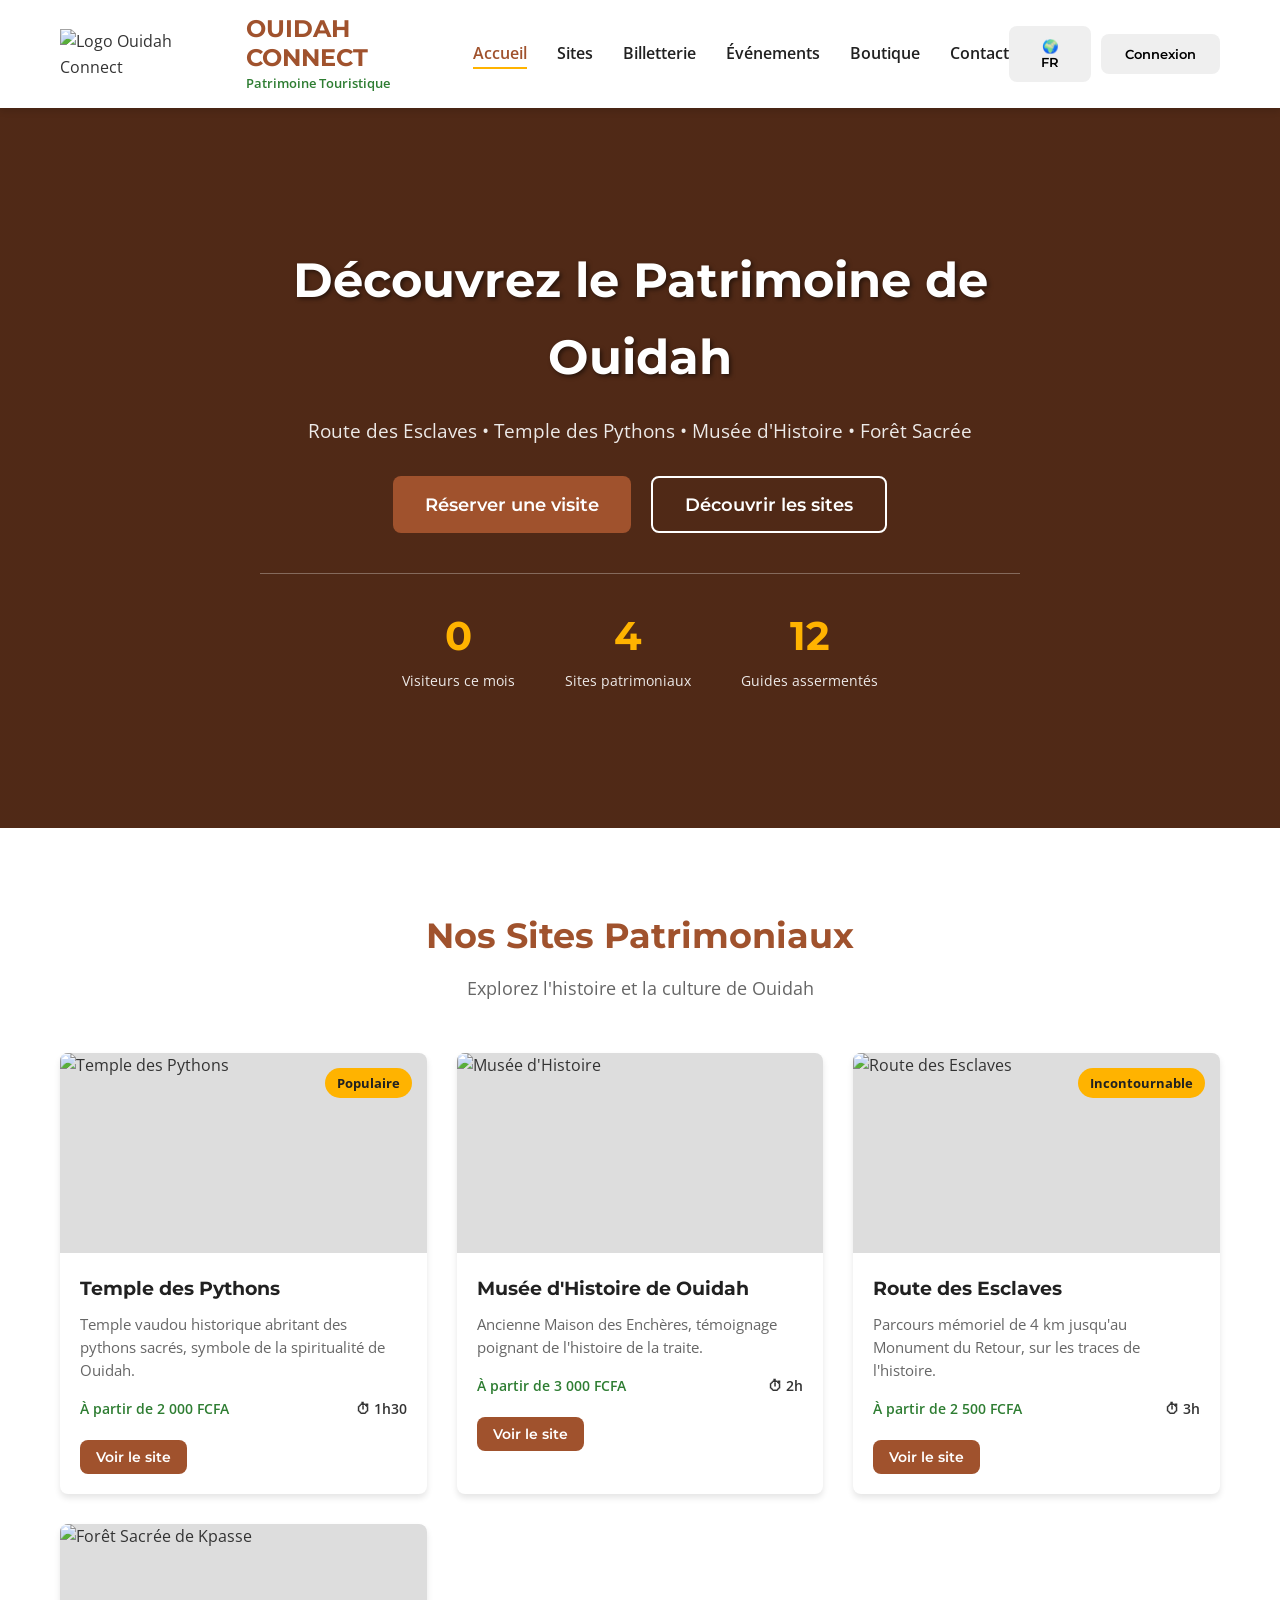
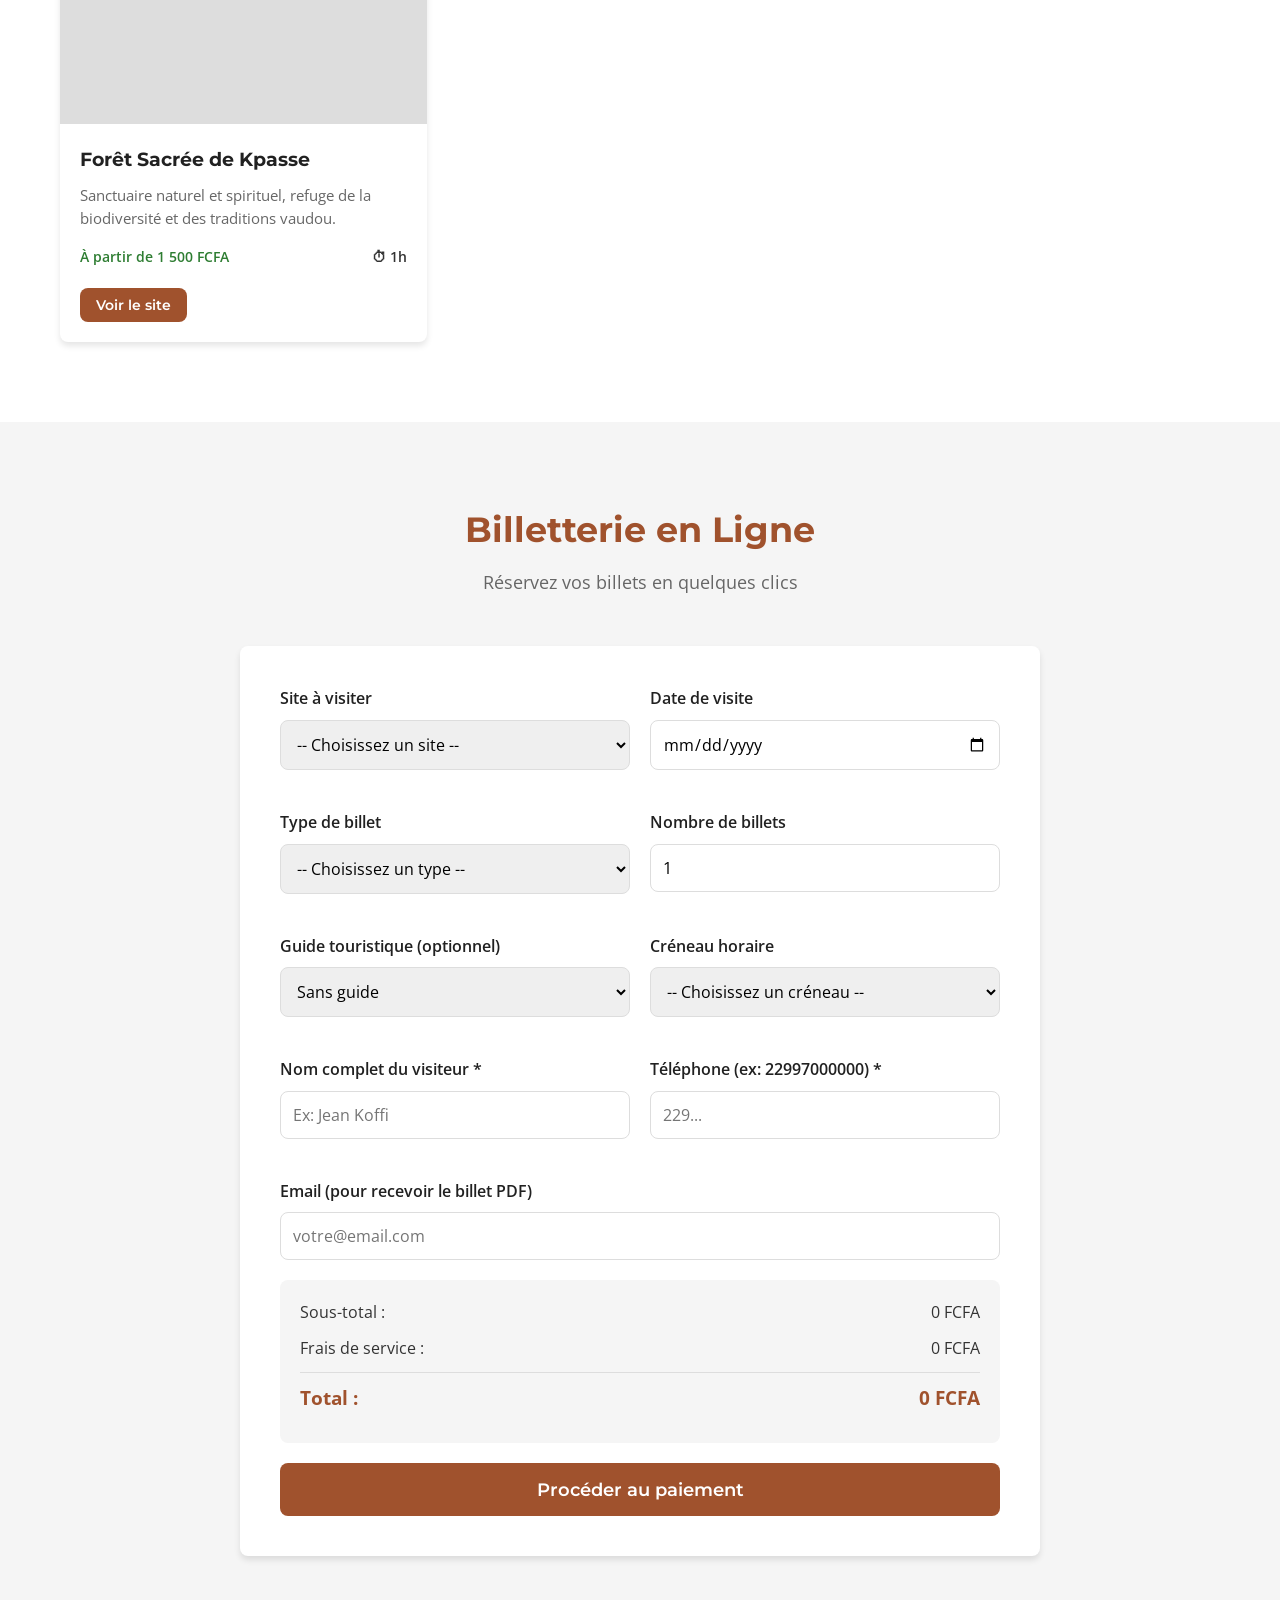
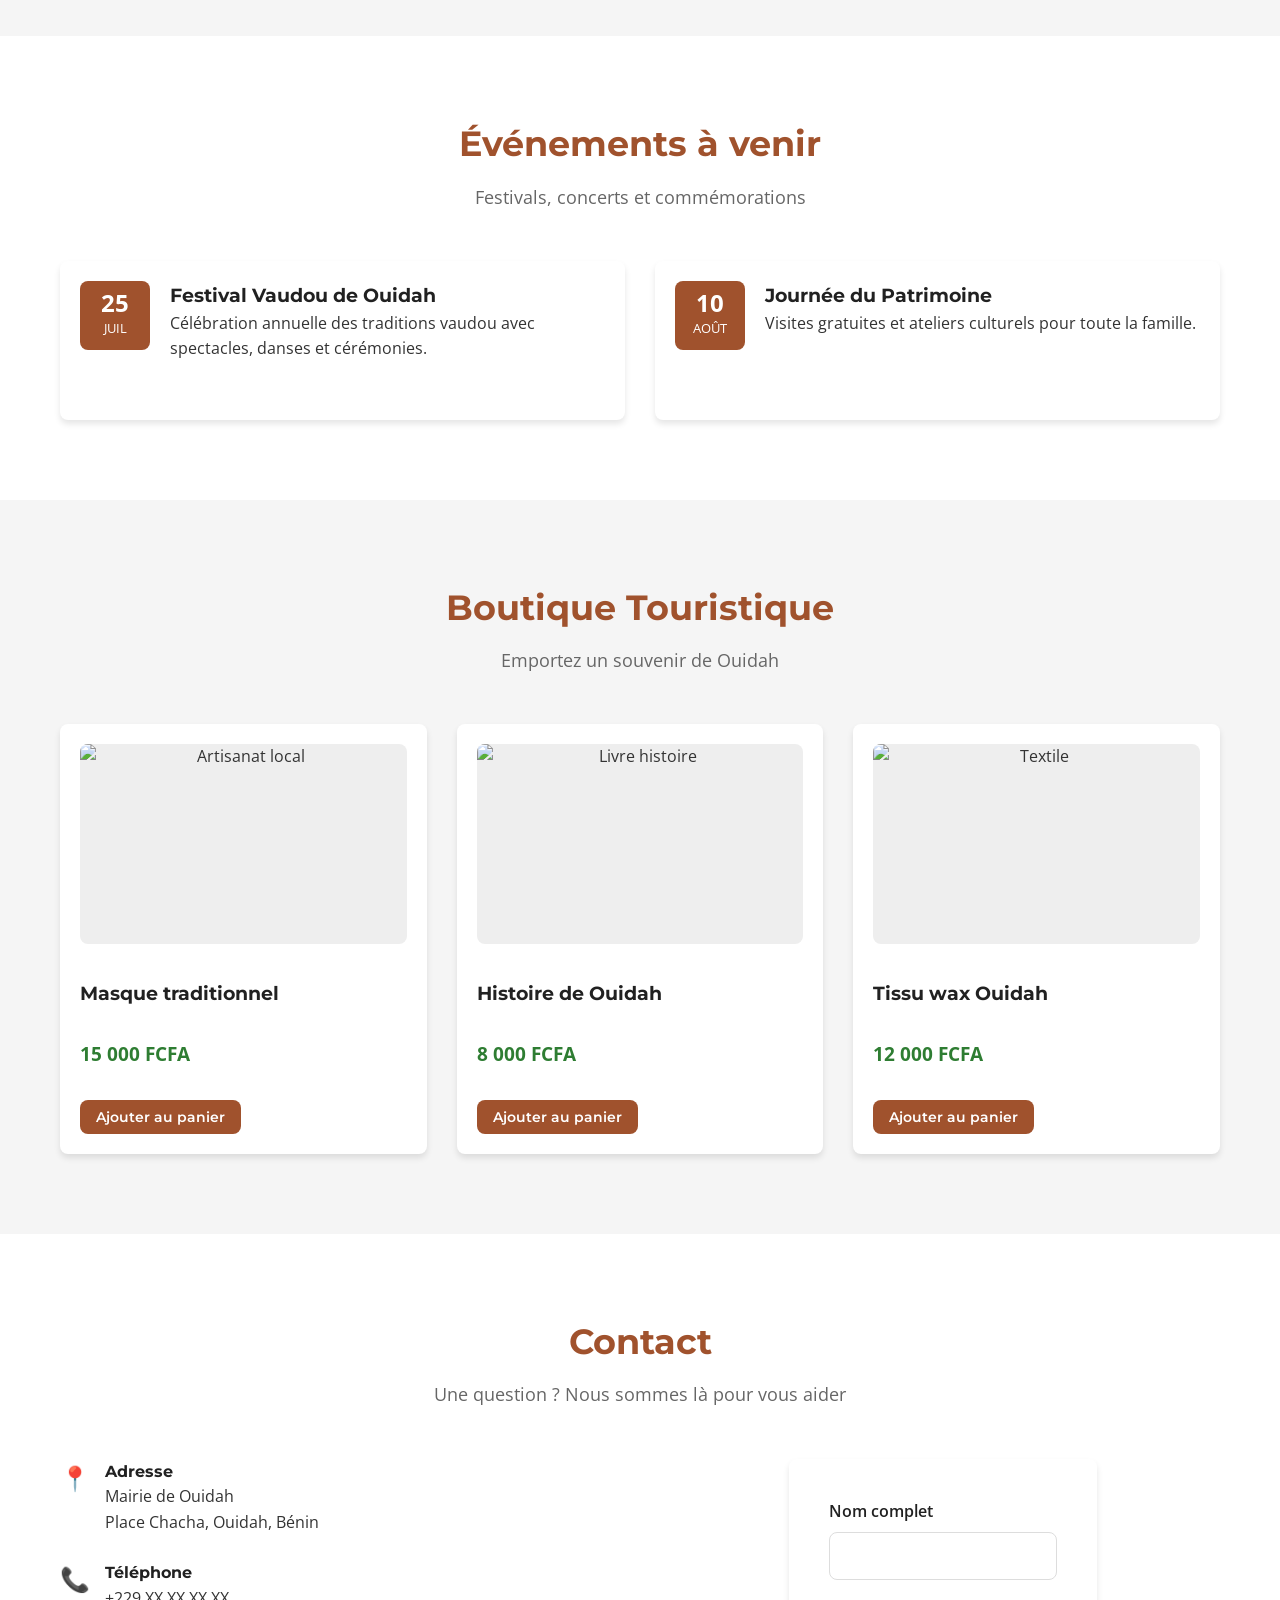
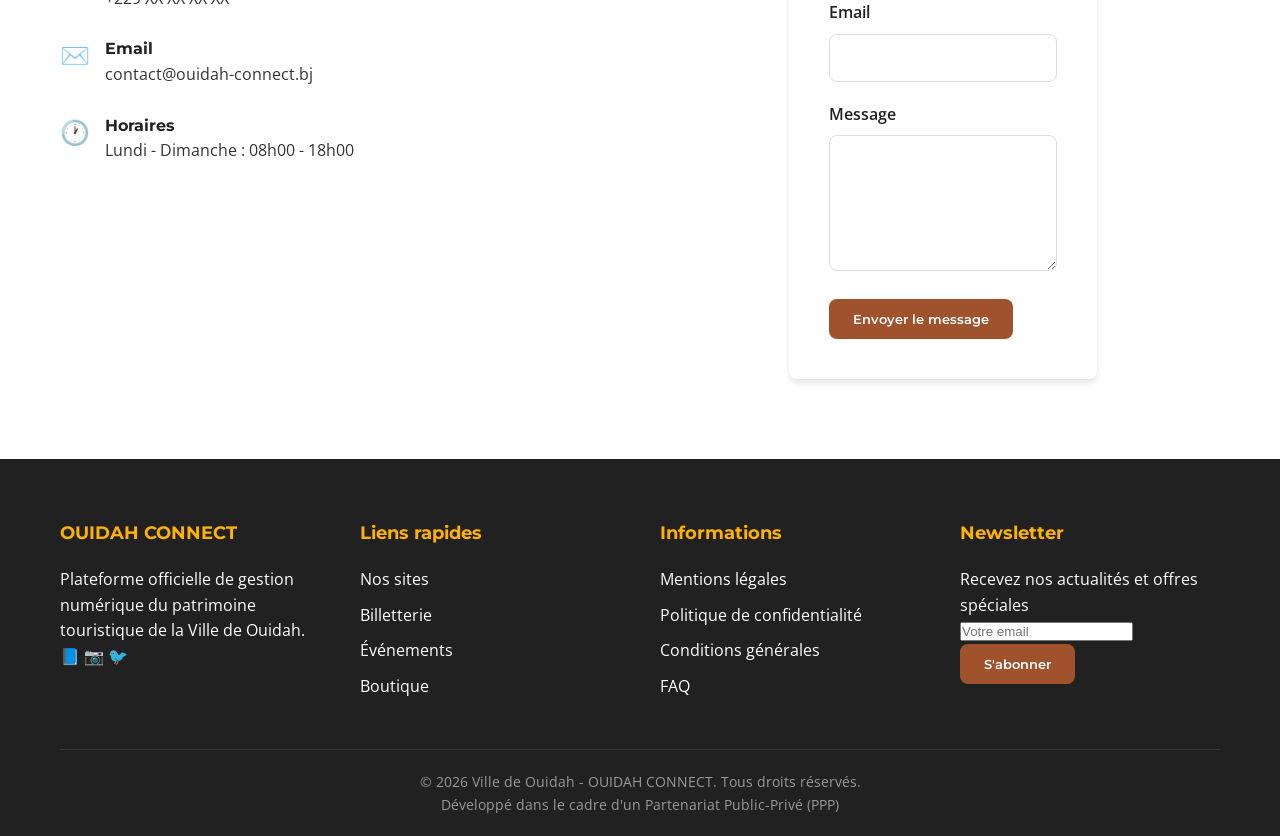
==== index.html @ 2e1b233f "Première version - OUIDAH CONNECT - Billetterie + Contrôle d'accès" ====
<!DOCTYPE html>
<html lang="fr">
<head>
    <meta charset="UTF-8">
    <meta name="viewport" content="width=device-width, initial-scale=1.0">
    <meta name="description" content="OUIDAH CONNECT - Plateforme SaaS de gestion numérique du patrimoine touristique de la Ville de Ouidah">
    <meta name="theme-color" content="#A0522D">
    
    <title>OUIDAH CONNECT - Patrimoine Touristique</title>
    
    <!-- Favicon -->
    <link rel="icon" type="image/png" href="images/favicon.png">
    
    <!-- PWA Manifest -->
    <link rel="manifest" href="manifest.json">
    
    <!-- Styles CSS -->
    <link rel="stylesheet" href="css/styles.css">
    <link rel="stylesheet" href="css/responsive.css">
    
    <!-- Google Fonts -->
    <link rel="preconnect" href="https://fonts.googleapis.com">
    <link rel="preconnect" href="https://fonts.gstatic.com" crossorigin>
    <link href="https://fonts.googleapis.com/css2?family=Montserrat:wght@400;600;700&family=Open+Sans:wght@400;600&display=swap" rel="stylesheet">
</head>
<body>
    
    <!-- ============================================ -->
    <!-- BARRE DE NAVIGATION -->
    <!-- ============================================ -->
    <header class="header">
        <div class="container">
            <div class="header-content">
                <!-- Logo -->
                <div class="logo">
                    <img src="images/logo-ouidah.png" alt="Logo Ouidah Connect" class="logo-img">
                    <div class="logo-text">
                        <h1>OUIDAH CONNECT</h1>
                        <p class="logo-subtitle">Patrimoine Touristique</p>
                    </div>
                </div>
                
                <!-- Navigation principale -->
                <nav class="nav-main" id="navMain">
                    <ul class="nav-list">
                        <li><a href="#accueil" class="nav-link active">Accueil</a></li>
                        <li><a href="#sites" class="nav-link">Sites</a></li>
                        <li><a href="#billetterie" class="nav-link">Billetterie</a></li>
                        <li><a href="#evenements" class="nav-link">Événements</a></li>
                        <li><a href="#boutique" class="nav-link">Boutique</a></li>
                        <li><a href="#contact" class="nav-link">Contact</a></li>
                    </ul>
                </nav>
                
                <!-- Actions utilisateur -->
                <div class="header-actions">
                    <button class="btn btn-langue" id="btnLangue">
                        <span>🌍</span> FR
                    </button>
                    <button class="btn btn-connexion" id="btnConnexion">
                        Connexion
                    </button>
                    <button class="btn-menu-mobile" id="btnMenuMobile" aria-label="Menu">
                        ☰
                    </button>
                </div>
            </div>
        </div>
    </header>
    
    <!-- ============================================ -->
    <!-- HERO SECTION (Bannière principale) -->
    <!-- ============================================ -->
    <section class="hero" id="accueil">
        <div class="hero-overlay"></div>
        <div class="hero-content">
            <h2 class="hero-title">Découvrez le Patrimoine de Ouidah</h2>
            <p class="hero-subtitle">
                Route des Esclaves • Temple des Pythons • Musée d'Histoire • Forêt Sacrée
            </p>
            <div class="hero-actions">
                <button class="btn btn-primary btn-lg" id="btnReserver">
                    Réserver une visite
                </button>
                <button class="btn btn-outline btn-lg" id="btnDecouvrir">
                    Découvrir les sites
                </button>
            </div>
            
            <!-- Statistiques rapides -->
            <div class="hero-stats">
                <div class="stat-item">
                    <span class="stat-number" id="statVisiteurs">0</span>
                    <span class="stat-label">Visiteurs ce mois</span>
                </div>
                <div class="stat-item">
                    <span class="stat-number" id="statSites">4</span>
                    <span class="stat-label">Sites patrimoniaux</span>
                </div>
                <div class="stat-item">
                    <span class="stat-number" id="statGuides">12</span>
                    <span class="stat-label">Guides assermentés</span>
                </div>
            </div>
        </div>
    </section>
    
    <!-- ============================================ -->
    <!-- SECTION SITES PATRIMONIAUX -->
    <!-- ============================================ -->
    <section class="section sites" id="sites">
        <div class="container">
            <div class="section-header">
                <h2 class="section-title">Nos Sites Patrimoniaux</h2>
                <p class="section-subtitle">Explorez l'histoire et la culture de Ouidah</p>
            </div>
            
            <div class="sites-grid" id="sitesGrid">
                <!-- Les sites seront injectés dynamiquement par JavaScript -->
                <!-- Exemple de structure : -->
                <article class="site-card" data-site-id="1">
                    <div class="site-image">
                        <img src="images/sites/temple-pythons.jpg" alt="Temple des Pythons">
                        <span class="site-badge">Populaire</span>
                    </div>
                    <div class="site-content">
                        <h3 class="site-name">Temple des Pythons</h3>
                        <p class="site-description">
                            Temple vaudou historique abritant des pythons sacrés, symbole de la spiritualité de Ouidah.
                        </p>
                        <div class="site-meta">
                            <span class="site-price">À partir de 2 000 FCFA</span>
                            <span class="site-duration">⏱ 1h30</span>
                        </div>
                        <button class="btn btn-primary btn-sm">Voir le site</button>
                    </div>
                </article>
                
                <article class="site-card" data-site-id="2">
                    <div class="site-image">
                        <img src="images/sites/musee-histoire.jpg" alt="Musée d'Histoire">
                    </div>
                    <div class="site-content">
                        <h3 class="site-name">Musée d'Histoire de Ouidah</h3>
                        <p class="site-description">
                            Ancienne Maison des Enchères, témoignage poignant de l'histoire de la traite.
                        </p>
                        <div class="site-meta">
                            <span class="site-price">À partir de 3 000 FCFA</span>
                            <span class="site-duration">⏱ 2h</span>
                        </div>
                        <button class="btn btn-primary btn-sm">Voir le site</button>
                    </div>
                </article>
                
                <article class="site-card" data-site-id="3">
                    <div class="site-image">
                        <img src="images/sites/route-esclaves.jpg" alt="Route des Esclaves">
                        <span class="site-badge">Incontournable</span>
                    </div>
                    <div class="site-content">
                        <h3 class="site-name">Route des Esclaves</h3>
                        <p class="site-description">
                            Parcours mémoriel de 4 km jusqu'au Monument du Retour, sur les traces de l'histoire.
                        </p>
                        <div class="site-meta">
                            <span class="site-price">À partir de 2 500 FCFA</span>
                            <span class="site-duration">⏱ 3h</span>
                        </div>
                        <button class="btn btn-primary btn-sm">Voir le site</button>
                    </div>
                </article>
                
                <article class="site-card" data-site-id="4">
                    <div class="site-image">
                        <img src="images/sites/foret-sacree.jpg" alt="Forêt Sacrée de Kpasse">
                    </div>
                    <div class="site-content">
                        <h3 class="site-name">Forêt Sacrée de Kpasse</h3>
                        <p class="site-description">
                            Sanctuaire naturel et spirituel, refuge de la biodiversité et des traditions vaudou.
                        </p>
                        <div class="site-meta">
                            <span class="site-price">À partir de 1 500 FCFA</span>
                            <span class="site-duration">⏱ 1h</span>
                        </div>
                        <button class="btn btn-primary btn-sm">Voir le site</button>
                    </div>
                </article>
            </div>
        </div>
    </section>
    
    <!-- ============================================ -->
    <!-- SECTION BILLETTERIE -->
    <!-- ============================================ -->
    <section class="section billetterie" id="billetterie">
        <div class="container">
            <div class="section-header">
                <h2 class="section-title">Billetterie en Ligne</h2>
                <p class="section-subtitle">Réservez vos billets en quelques clics</p>
            </div>
            
            <div class="billetterie-form" id="billetterieForm">
                <form id="formBillet">
                    <div class="form-row">
                        <div class="form-group">
                            <label for="siteChoisi">Site à visiter</label>
                            <select id="siteChoisi" name="siteChoisi" required>
                                <option value="">-- Choisissez un site --</option>
                                <option value="1">Temple des Pythons</option>
                                <option value="2">Musée d'Histoire de Ouidah</option>
                                <option value="3">Route des Esclaves</option>
                                <option value="4">Forêt Sacrée de Kpasse</option>
                            </select>
                        </div>
                        
                        <div class="form-group">
                            <label for="dateVisite">Date de visite</label>
                            <input type="date" id="dateVisite" name="dateVisite" required>
                        </div>
                    </div>
                    
                    <div class="form-row">
                        <div class="form-group">
                            <label for="typeBillet">Type de billet</label>
                            <select id="typeBillet" name="typeBillet" required>
                                <option value="">-- Choisissez un type --</option>
                                <option value="adulte_etranger">Adulte Étranger</option>
                                <option value="adulte_national">Adulte National</option>
                                <option value="enfant">Enfant (6-12 ans)</option>
                                <option value="etudiant">Étudiant</option>
                                <option value="groupe">Groupe (10+ personnes)</option>
                                <option value="scolaire">Scolaire</option>
                                <option value="vip">VIP</option>
                            </select>
                        </div>
                        
                        <div class="form-group">
                            <label for="nombreBillets">Nombre de billets</label>
                            <input type="number" id="nombreBillets" name="nombreBillets" min="1" max="50" value="1" required>
                        </div>
                    </div>
                    
                    <div class="form-row">
                        <div class="form-group">
                            <label for="guideOption">Guide touristique (optionnel)</label>
                            <select id="guideOption" name="guideOption">
                                <option value="non">Sans guide</option>
                                <option value="oui">Avec guide (+5 000 FCFA)</option>
                            </select>
                        </div>
                        
                        <div class="form-group">
                            <label for="creneau">Créneau horaire</label>
                            <select id="creneau" name="creneau" required>
                                <option value="">-- Choisissez un créneau --</option>
                                <option value="09:00">09h00 - 10h30</option>
                                <option value="10:30">10h30 - 12h00</option>
                                <option value="14:00">14h00 - 15h30</option>
                                <option value="15:30">15h30 - 17h00</option>
                            </select>
                        </div>
                    </div>

                    <!-- NOUVEAUX CHAMPS VISITEUR -->
                    <div class="form-row">
                        <div class="form-group">
                            <label for="nomVisiteur">Nom complet du visiteur *</label>
                            <input type="text" id="nomVisiteur" name="nomVisiteur" placeholder="Ex: Jean Koffi" required>
                        </div>
                        <div class="form-group">
                            <label for="telVisiteur">Téléphone (ex: 22997000000) *</label>
                            <input type="text" id="telVisiteur" name="telVisiteur" placeholder="229..." required>
                        </div>
                    </div>
                    <div class="form-group">
                        <label for="emailVisiteur">Email (pour recevoir le billet PDF)</label>
                        <input type="email" id="emailVisiteur" name="emailVisiteur" placeholder="votre@email.com">
                    </div>
                    <!-- FIN NOUVEAUX CHAMPS -->
                    
                    <!-- Résumé du prix -->
                    <div class="prix-recap" id="prixRecap">
                        <div class="prix-ligne">
                            <span>Sous-total :</span>
                            <span id="sousTotal">0 FCFA</span>
                        </div>
                        <div class="prix-ligne">
                            <span>Frais de service :</span>
                            <span id="fraisService">0 FCFA</span>
                        </div>
                        <div class="prix-ligne prix-total">
                            <span>Total :</span>
                            <span id="prixTotal">0 FCFA</span>
                        </div>
                    </div>
                    
                    <button type="submit" class="btn btn-primary btn-lg btn-block">
                        Procéder au paiement
                    </button>
                </form>
            </div>
        </div>
    </section>
    
    <!-- ============================================ -->
    <!-- SECTION ÉVÉNEMENTS -->
    <!-- ============================================ -->
    <section class="section evenements" id="evenements">
        <div class="container">
            <div class="section-header">
                <h2 class="section-title">Événements à venir</h2>
                <p class="section-subtitle">Festivals, concerts et commémorations</p>
            </div>
            
            <div class="evenements-grid" id="evenementsGrid">
                <article class="event-card">
                    <div class="event-date">
                        <span class="event-day">25</span>
                        <span class="event-month">JUIL</span>
                    </div>
                    <div class="event-content">
                        <h3>Festival Vaudou de Ouidah</h3>
                        <p>Célébration annuelle des traditions vaudou avec spectacles, danses et cérémonies.</p>
                        <button class="btn btn-sm btn-outline">En savoir plus</button>
                    </div>
                </article>
                
                <article class="event-card">
                    <div class="event-date">
                        <span class="event-day">10</span>
                        <span class="event-month">AOÛT</span>
                    </div>
                    <div class="event-content">
                        <h3>Journée du Patrimoine</h3>
                        <p>Visites gratuites et ateliers culturels pour toute la famille.</p>
                        <button class="btn btn-sm btn-outline">En savoir plus</button>
                    </div>
                </article>
            </div>
        </div>
    </section>
    
    <!-- ============================================ -->
    <!-- SECTION BOUTIQUE -->
    <!-- ============================================ -->
    <section class="section boutique" id="boutique">
        <div class="container">
            <div class="section-header">
                <h2 class="section-title">Boutique Touristique</h2>
                <p class="section-subtitle">Emportez un souvenir de Ouidah</p>
            </div>
            
            <div class="boutique-grid" id="boutiqueGrid">
                <article class="product-card">
                    <img src="images/boutique/artisanat-1.jpg" alt="Artisanat local" class="product-image">
                    <h3 class="product-name">Masque traditionnel</h3>
                    <p class="product-price">15 000 FCFA</p>
                    <button class="btn btn-primary btn-sm">Ajouter au panier</button>
                </article>
                
                <article class="product-card">
                    <img src="images/boutique/livre-1.jpg" alt="Livre histoire" class="product-image">
                    <h3 class="product-name">Histoire de Ouidah</h3>
                    <p class="product-price">8 000 FCFA</p>
                    <button class="btn btn-primary btn-sm">Ajouter au panier</button>
                </article>
                
                <article class="product-card">
                    <img src="images/boutique/textile-1.jpg" alt="Textile" class="product-image">
                    <h3 class="product-name">Tissu wax Ouidah</h3>
                    <p class="product-price">12 000 FCFA</p>
                    <button class="btn btn-primary btn-sm">Ajouter au panier</button>
                </article>
            </div>
        </div>
    </section>
    
    <!-- ============================================ -->
    <!-- SECTION CONTACT -->
    <!-- ============================================ -->
    <section class="section contact" id="contact">
        <div class="container">
            <div class="section-header">
                <h2 class="section-title">Contact</h2>
                <p class="section-subtitle">Une question ? Nous sommes là pour vous aider</p>
            </div>
            
            <div class="contact-grid">
                <div class="contact-info">
                    <div class="contact-item">
                        <span class="contact-icon">📍</span>
                        <div>
                            <h4>Adresse</h4>
                            <p>Mairie de Ouidah<br>Place Chacha, Ouidah, Bénin</p>
                        </div>
                    </div>
                    
                    <div class="contact-item">
                        <span class="contact-icon">📞</span>
                        <div>
                            <h4>Téléphone</h4>
                            <p>+229 XX XX XX XX</p>
                        </div>
                    </div>
                    
                    <div class="contact-item">
                        <span class="contact-icon">✉️</span>
                        <div>
                            <h4>Email</h4>
                            <p>contact@ouidah-connect.bj</p>
                        </div>
                    </div>
                    
                    <div class="contact-item">
                        <span class="contact-icon">🕐</span>
                        <div>
                            <h4>Horaires</h4>
                            <p>Lundi - Dimanche : 08h00 - 18h00</p>
                        </div>
                    </div>
                </div>
                
                <form class="contact-form" id="contactForm">
                    <div class="form-group">
                        <label for="contactNom">Nom complet</label>
                        <input type="text" id="contactNom" name="contactNom" required>
                    </div>
                    
                    <div class="form-group">
                        <label for="contactEmail">Email</label>
                        <input type="email" id="contactEmail" name="contactEmail" required>
                    </div>
                    
                    <div class="form-group">
                        <label for="contactMessage">Message</label>
                        <textarea id="contactMessage" name="contactMessage" rows="5" required></textarea>
                    </div>
                    
                    <button type="submit" class="btn btn-primary">Envoyer le message</button>
                </form>
            </div>
        </div>
    </section>
    
    <!-- ============================================ -->
    <!-- FOOTER -->
    <!-- ============================================ -->
    <footer class="footer">
        <div class="container">
            <div class="footer-grid">
                <div class="footer-col">
                    <h4>OUIDAH CONNECT</h4>
                    <p>Plateforme officielle de gestion numérique du patrimoine touristique de la Ville de Ouidah.</p>
                    <div class="footer-social">
                        <a href="#" aria-label="Facebook">📘</a>
                        <a href="#" aria-label="Instagram">📷</a>
                        <a href="#" aria-label="Twitter">🐦</a>
                    </div>
                </div>
                
                <div class="footer-col">
                    <h4>Liens rapides</h4>
                    <ul>
                        <li><a href="#sites">Nos sites</a></li>
                        <li><a href="#billetterie">Billetterie</a></li>
                        <li><a href="#evenements">Événements</a></li>
                        <li><a href="#boutique">Boutique</a></li>
                    </ul>
                </div>
                
                <div class="footer-col">
                    <h4>Informations</h4>
                    <ul>
                        <li><a href="#">Mentions légales</a></li>
                        <li><a href="#">Politique de confidentialité</a></li>
                        <li><a href="#">Conditions générales</a></li>
                        <li><a href="#">FAQ</a></li>
                    </ul>
                </div>
                
                <div class="footer-col">
                    <h4>Newsletter</h4>
                    <p>Recevez nos actualités et offres spéciales</p>
                    <form class="newsletter-form" id="newsletterForm">
                        <input type="email" placeholder="Votre email" required>
                        <button type="submit" class="btn btn-primary">S'abonner</button>
                    </form>
                </div>
            </div>
            
            <div class="footer-bottom">
                <p>&copy; 2026 Ville de Ouidah - OUIDAH CONNECT. Tous droits réservés.</p>
                <p>Développé dans le cadre d'un Partenariat Public-Privé (PPP)</p>
            </div>
        </div>
    </footer>
    
    <!-- ============================================ -->
    <!-- MODAL DE CONNEXION -->
    <!-- ============================================ -->
    <div class="modal" id="modalConnexion">
        <div class="modal-content">
            <button class="modal-close" id="modalClose">&times;</button>
            <h3>Connexion à OUIDAH CONNECT</h3>
            <form id="formConnexion">
                <div class="form-group">
                    <label for="loginEmail">Email</label>
                    <input type="email" id="loginEmail" required>
                </div>
                <div class="form-group">
                    <label for="loginPassword">Mot de passe</label>
                    <input type="password" id="loginPassword" required>
                </div>
                <button type="submit" class="btn btn-primary btn-block">Se connecter</button>
                <p class="form-footer">
                    <a href="#">Mot de passe oublié ?</a>
                </p>
            </form>
        </div>
    </div>
    
    <!-- ============================================ -->
    <!-- SCRIPTS JAVASCRIPT -->
    <!-- ============================================ -->
    <script src="js/app.js"></script>
    <script src="js/modules/billetterie.js"></script>
    <script src="js/modules/sites.js"></script>
    <script src="js/modules/paiement.js"></script>
    
</body>
</html>
---- css/styles.css ----
/* ============================================
   OUIDAH CONNECT - Feuille de style principale
   Charte graphique : Terre de Sienne, Vert Profond, Or
   ============================================ */

/* --- VARIABLES CSS --- */
:root {
  --couleur-terre: #A0522D;
  --couleur-vert: #2E7D32;
  --couleur-or: #FFB300;
  --couleur-gris-clair: #F5F5F5;
  --couleur-noir: #212121;
  --couleur-blanc: #FFFFFF;
  --couleur-texte: #333333;
  --ombre-legere: 0 4px 6px rgba(0, 0, 0, 0.1);
  --ombre-moyenne: 0 8px 15px rgba(0, 0, 0, 0.15);
  --rayon-bordure: 8px;
  --transition: all 0.3s ease;
}

/* --- RESET & BASE --- */
* {
  margin: 0;
  padding: 0;
  box-sizing: border-box;
}

body {
  font-family: 'Open Sans', sans-serif;
  color: var(--couleur-texte);
  background-color: var(--couleur-blanc);
  line-height: 1.6;
}

h1, h2, h3, h4, h5, h6 {
  font-family: 'Montserrat', sans-serif;
  font-weight: 700;
  color: var(--couleur-noir);
}

a {
  text-decoration: none;
  color: inherit;
  transition: var(--transition);
}

ul {
  list-style: none;
}

img {
  max-width: 100%;
  height: auto;
  display: block;
}

.container {
  max-width: 1200px;
  margin: 0 auto;
  padding: 0 20px;
}

/* --- BOUTONS --- */
.btn {
  display: inline-block;
  padding: 12px 24px;
  border: none;
  border-radius: var(--rayon-bordure);
  font-family: 'Montserrat', sans-serif;
  font-weight: 600;
  cursor: pointer;
  transition: var(--transition);
  text-align: center;
}

.btn-primary {
  background-color: var(--couleur-terre);
  color: var(--couleur-blanc);
}

.btn-primary:hover {
  background-color: #8B4513;
  transform: translateY(-2px);
}

.btn-outline {
  background-color: transparent;
  border: 2px solid var(--couleur-blanc);
  color: var(--couleur-blanc);
}

.btn-outline:hover {
  background-color: var(--couleur-blanc);
  color: var(--couleur-terre);
}

.btn-sm {
  padding: 8px 16px;
  font-size: 0.9rem;
}

.btn-lg {
  padding: 16px 32px;
  font-size: 1.1rem;
}

.btn-block {
  display: block;
  width: 100%;
}

/* --- HEADER & NAVIGATION --- */
.header {
  background-color: var(--couleur-blanc);
  box-shadow: var(--ombre-legere);
  position: sticky;
  top: 0;
  z-index: 1000;
}

.header-content {
  display: flex;
  justify-content: space-between;
  align-items: center;
  padding: 15px 0;
}

.logo {
  display: flex;
  align-items: center;
  gap: 12px;
}

.logo-img {
  height: 50px;
}

.logo-text h1 {
  font-size: 1.5rem;
  color: var(--couleur-terre);
  line-height: 1.2;
}

.logo-subtitle {
  font-size: 0.8rem;
  color: var(--couleur-vert);
  font-weight: 600;
}

.nav-list {
  display: flex;
  gap: 30px;
}

.nav-link {
  font-weight: 600;
  color: var(--couleur-noir);
  position: relative;
}

.nav-link:hover, .nav-link.active {
  color: var(--couleur-terre);
}

.nav-link::after {
  content: '';
  position: absolute;
  bottom: -5px;
  left: 0;
  width: 0;
  height: 2px;
  background-color: var(--couleur-or);
  transition: var(--transition);
}

.nav-link:hover::after, .nav-link.active::after {
  width: 100%;
}

.header-actions {
  display: flex;
  gap: 10px;
  align-items: center;
}

.btn-menu-mobile {
  display: none;
  background: none;
  border: none;
  font-size: 1.5rem;
  cursor: pointer;
}

/* --- HERO SECTION --- */
.hero {
  position: relative;
  height: 80vh;
  min-height: 500px;
  background: linear-gradient(rgba(0, 0, 0, 0.5), rgba(0, 0, 0, 0.5)), 
              url('../images/hero-ouidah.jpg') center/cover no-repeat;
  background-color: var(--couleur-terre); /* Fallback */
  display: flex;
  align-items: center;
  justify-content: center;
  text-align: center;
  color: var(--couleur-blanc);
}

.hero-content {
  max-width: 800px;
  padding: 20px;
  z-index: 2;
}

.hero-title {
  font-size: 3rem;
  margin-bottom: 20px;
  color: var(--couleur-blanc);
  text-shadow: 2px 2px 4px rgba(0,0,0,0.5);
}

.hero-subtitle {
  font-size: 1.2rem;
  margin-bottom: 30px;
  opacity: 0.9;
}

.hero-actions {
  display: flex;
  gap: 20px;
  justify-content: center;
  margin-bottom: 40px;
}

.hero-stats {
  display: flex;
  justify-content: center;
  gap: 50px;
  margin-top: 40px;
  padding-top: 30px;
  border-top: 1px solid rgba(255, 255, 255, 0.3);
}

.stat-item {
  text-align: center;
}

.stat-number {
  display: block;
  font-size: 2.5rem;
  font-weight: 700;
  color: var(--couleur-or);
  font-family: 'Montserrat', sans-serif;
}

.stat-label {
  font-size: 0.9rem;
  opacity: 0.9;
}

/* --- SECTIONS GÉNÉRALES --- */
.section {
  padding: 80px 0;
}

.section:nth-child(even) {
  background-color: var(--couleur-gris-clair);
}

.section-header {
  text-align: center;
  margin-bottom: 50px;
}

.section-title {
  font-size: 2.2rem;
  color: var(--couleur-terre);
  margin-bottom: 10px;
}

.section-subtitle {
  font-size: 1.1rem;
  color: #666;
}

/* --- GRILLE DES SITES --- */
.sites-grid {
  display: grid;
  grid-template-columns: repeat(auto-fit, minmax(280px, 1fr));
  gap: 30px;
}

.site-card {
  background: var(--couleur-blanc);
  border-radius: var(--rayon-bordure);
  overflow: hidden;
  box-shadow: var(--ombre-legere);
  transition: var(--transition);
}

.site-card:hover {
  transform: translateY(-5px);
  box-shadow: var(--ombre-moyenne);
}

.site-image {
  position: relative;
  height: 200px;
  background-color: #ddd; /* Fallback si image manquante */
}

.site-image img {
  width: 100%;
  height: 100%;
  object-fit: cover;
}

.site-badge {
  position: absolute;
  top: 15px;
  right: 15px;
  background-color: var(--couleur-or);
  color: var(--couleur-noir);
  padding: 5px 12px;
  border-radius: 20px;
  font-size: 0.8rem;
  font-weight: 700;
}

.site-content {
  padding: 20px;
}

.site-name {
  font-size: 1.2rem;
  margin-bottom: 10px;
  color: var(--couleur-noir);
}

.site-description {
  font-size: 0.95rem;
  color: #666;
  margin-bottom: 15px;
  line-height: 1.5;
}

.site-meta {
  display: flex;
  justify-content: space-between;
  align-items: center;
  margin-bottom: 20px;
  font-size: 0.9rem;
  font-weight: 600;
}

.site-price {
  color: var(--couleur-vert);
}

/* --- FORMULAIRES (Billetterie & Contact) --- */
.billetterie-form, .contact-form {
  max-width: 800px;
  margin: 0 auto;
  background: var(--couleur-blanc);
  padding: 40px;
  border-radius: var(--rayon-bordure);
  box-shadow: var(--ombre-legere);
}

.form-row {
  display: grid;
  grid-template-columns: 1fr 1fr;
  gap: 20px;
  margin-bottom: 20px;
}

.form-group {
  margin-bottom: 20px;
}

.form-group label {
  display: block;
  margin-bottom: 8px;
  font-weight: 600;
  color: var(--couleur-noir);
}

.form-group input,
.form-group select,
.form-group textarea {
  width: 100%;
  padding: 12px;
  border: 1px solid #ddd;
  border-radius: var(--rayon-bordure);
  font-family: 'Open Sans', sans-serif;
  font-size: 1rem;
  transition: var(--transition);
}

.form-group input:focus,
.form-group select:focus,
.form-group textarea:focus {
  outline: none;
  border-color: var(--couleur-terre);
  box-shadow: 0 0 0 3px rgba(160, 82, 45, 0.1);
}

.prix-recap {
  background-color: var(--couleur-gris-clair);
  padding: 20px;
  border-radius: var(--rayon-bordure);
  margin-bottom: 20px;
}

.prix-ligne {
  display: flex;
  justify-content: space-between;
  margin-bottom: 10px;
}

.prix-total {
  font-size: 1.2rem;
  font-weight: 700;
  color: var(--couleur-terre);
  border-top: 1px solid #ddd;
  padding-top: 10px;
  margin-top: 10px;
}

/* --- ÉVÉNEMENTS & BOUTIQUE (Grilles simples) --- */
.evenements-grid, .boutique-grid {
  display: grid;
  grid-template-columns: repeat(auto-fit, minmax(300px, 1fr));
  gap: 30px;
}

.event-card, .product-card {
  background: var(--couleur-blanc);
  border-radius: var(--rayon-bordure);
  padding: 20px;
  box-shadow: var(--ombre-legere);
  display: flex;
  gap: 20px;
  align-items: flex-start;
}

.event-date {
  background-color: var(--couleur-terre);
  color: var(--couleur-blanc);
  padding: 10px;
  border-radius: var(--rayon-bordure);
  text-align: center;
  min-width: 70px;
}

.event-day {
  display: block;
  font-size: 1.5rem;
  font-weight: 700;
  line-height: 1;
}

.event-month {
  font-size: 0.8rem;
  text-transform: uppercase;
}

.product-card {
  flex-direction: column;
  text-align: center;
}

.product-image {
  height: 200px;
  width: 100%;
  object-fit: cover;
  border-radius: var(--rayon-bordure);
  margin-bottom: 15px;
  background-color: #eee;
}

.product-price {
  font-size: 1.2rem;
  font-weight: 700;
  color: var(--couleur-vert);
  margin: 10px 0;
}

/* --- CONTACT --- */
.contact-grid {
  display: grid;
  grid-template-columns: 1fr 1fr;
  gap: 50px;
}

.contact-item {
  display: flex;
  gap: 15px;
  margin-bottom: 25px;
}

.contact-icon {
  font-size: 1.5rem;
  color: var(--couleur-terre);
}

/* --- FOOTER --- */
.footer {
  background-color: var(--couleur-noir);
  color: var(--couleur-blanc);
  padding: 60px 0 20px;
}

.footer-grid {
  display: grid;
  grid-template-columns: repeat(auto-fit, minmax(200px, 1fr));
  gap: 40px;
  margin-bottom: 40px;
}

.footer h4 {
  color: var(--couleur-or);
  margin-bottom: 20px;
  font-size: 1.1rem;
}

.footer ul li {
  margin-bottom: 10px;
}

.footer ul li a:hover {
  color: var(--couleur-or);
}

.footer-bottom {
  text-align: center;
  padding-top: 20px;
  border-top: 1px solid rgba(255, 255, 255, 0.1);
  font-size: 0.9rem;
  color: #999;
}

/* --- MODAL --- */
.modal {
  display: none; /* Caché par défaut */
  position: fixed;
  top: 0;
  left: 0;
  width: 100%;
  height: 100%;
  background-color: rgba(0, 0, 0, 0.6);
  z-index: 2000;
  justify-content: center;
  align-items: center;
}

.modal.active {
  display: flex;
}

.modal-content {
  background: var(--couleur-blanc);
  padding: 40px;
  border-radius: var(--rayon-bordure);
  width: 100%;
  max-width: 400px;
  position: relative;
  animation: slideDown 0.3s ease;
}

@keyframes slideDown {
  from { transform: translateY(-50px); opacity: 0; }
  to { transform: translateY(0); opacity: 1; }
}

.modal-close {
  position: absolute;
  top: 15px;
  right: 15px;
  background: none;
  border: none;
  font-size: 1.5rem;
  cursor: pointer;
  color: #999;
}

/* --- RESPONSIVE --- */
@media (max-width: 768px) {
  .nav-main {
    display: none; /* À gérer avec JS pour le menu mobile */
  }
  
  .btn-menu-mobile {
    display: block;
  }
  
  .hero-title {
    font-size: 2rem;
  }
  
  .hero-actions {
    flex-direction: column;
  }
  
  .hero-stats {
    flex-direction: column;
    gap: 20px;
  }
  
  .form-row {
    grid-template-columns: 1fr;
  }
  
  .contact-grid {
    grid-template-columns: 1fr;
  }
}
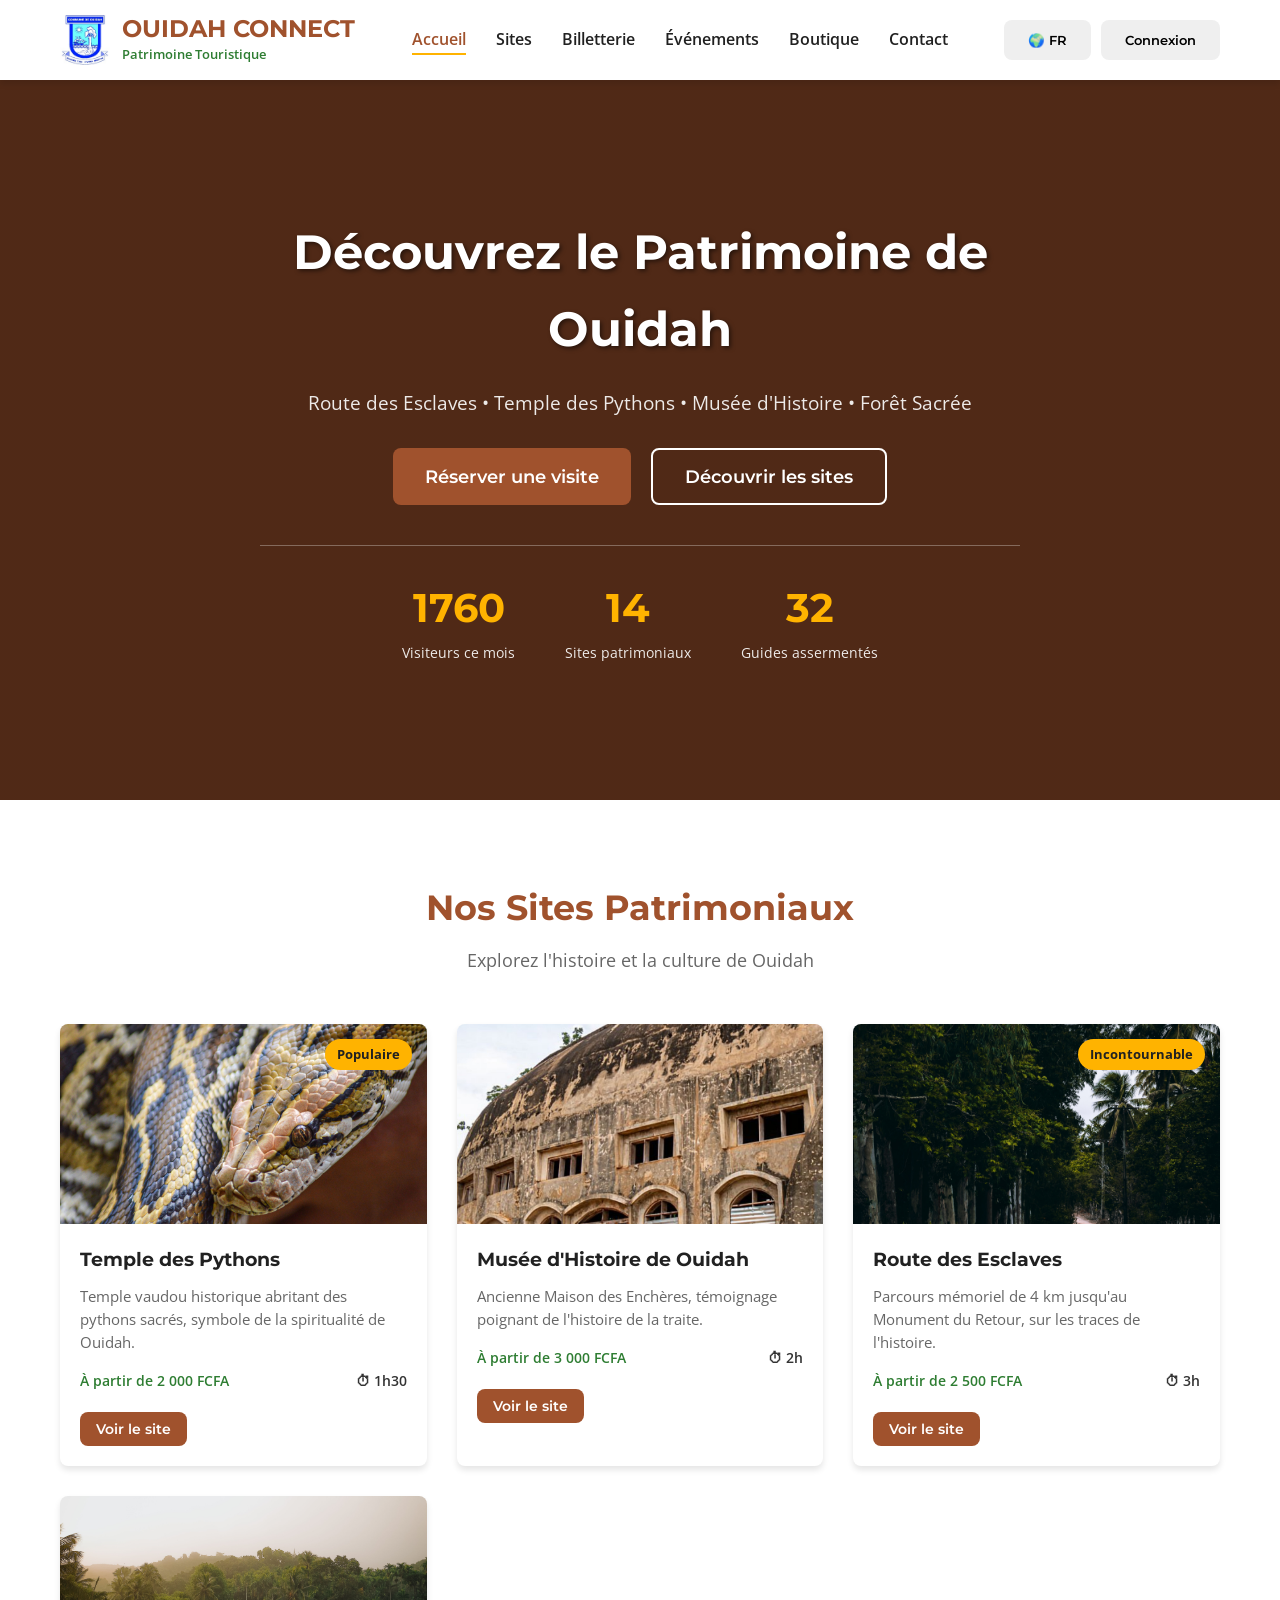
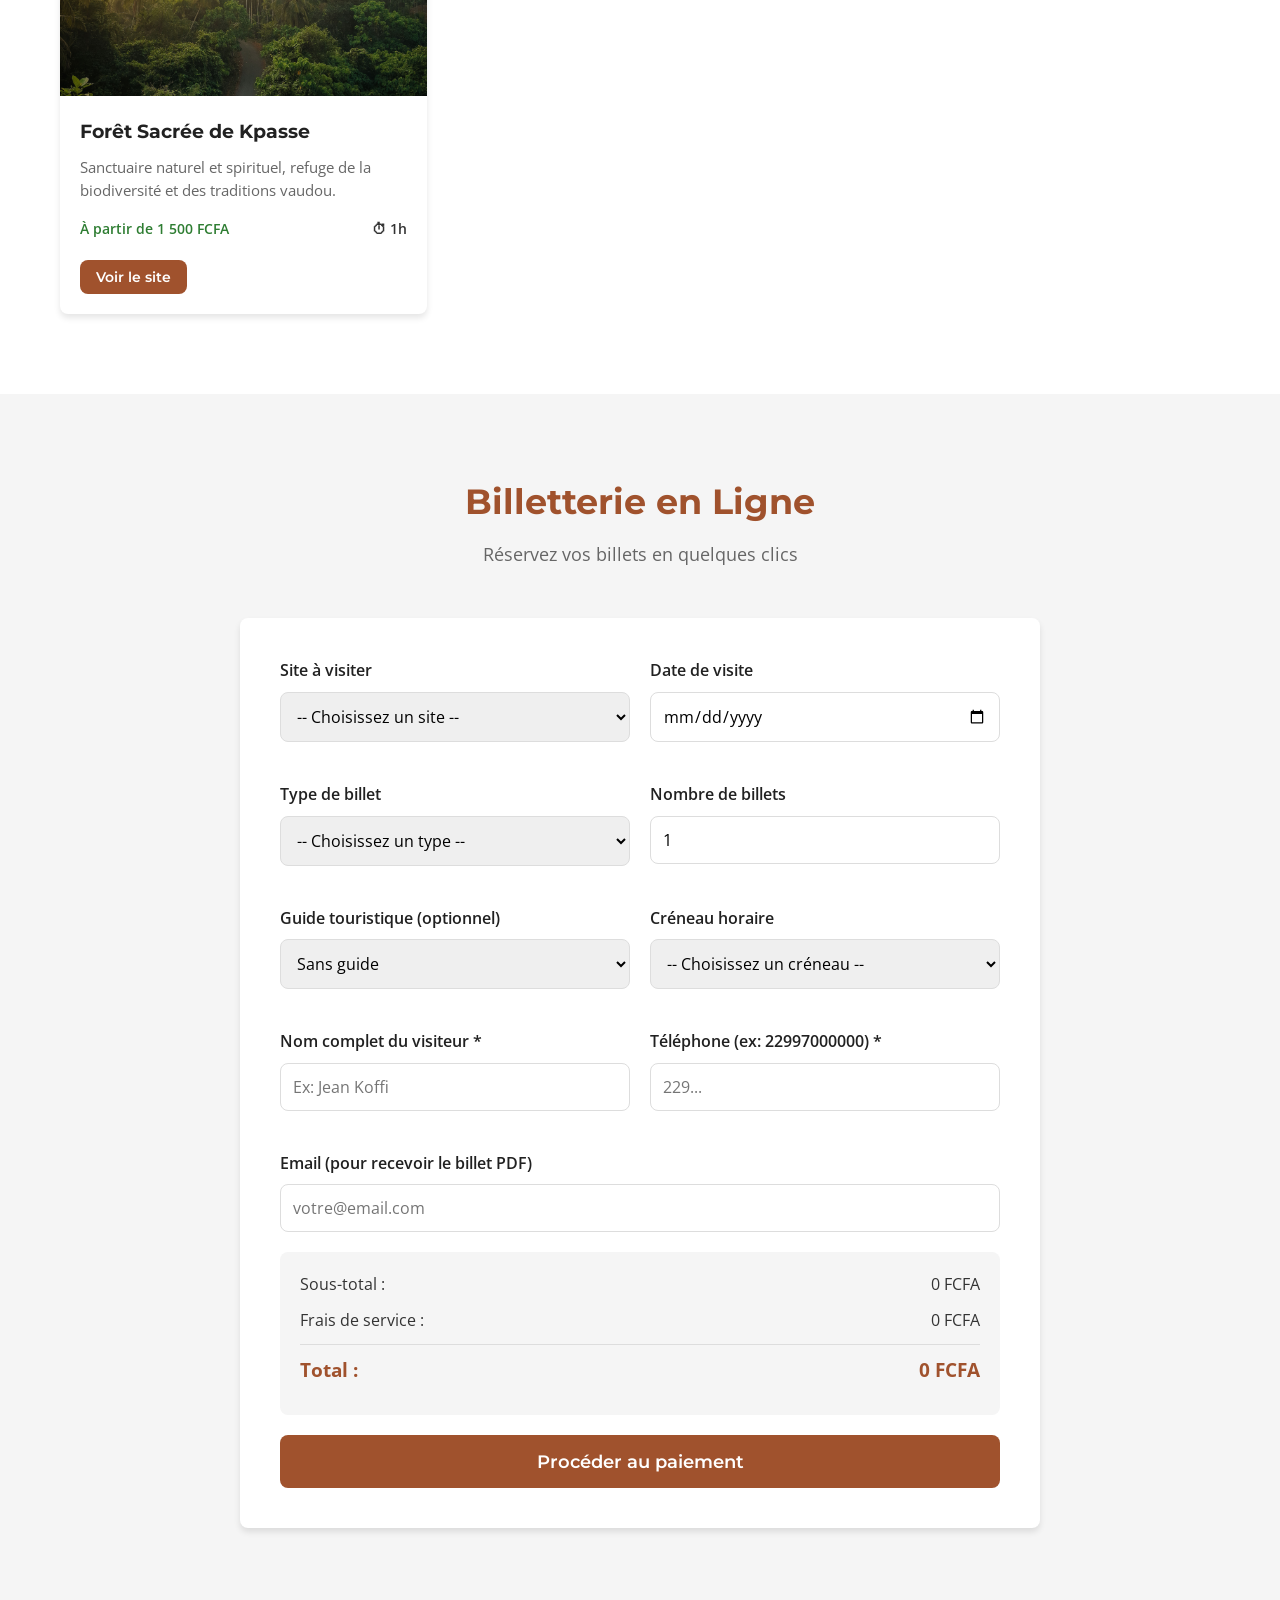
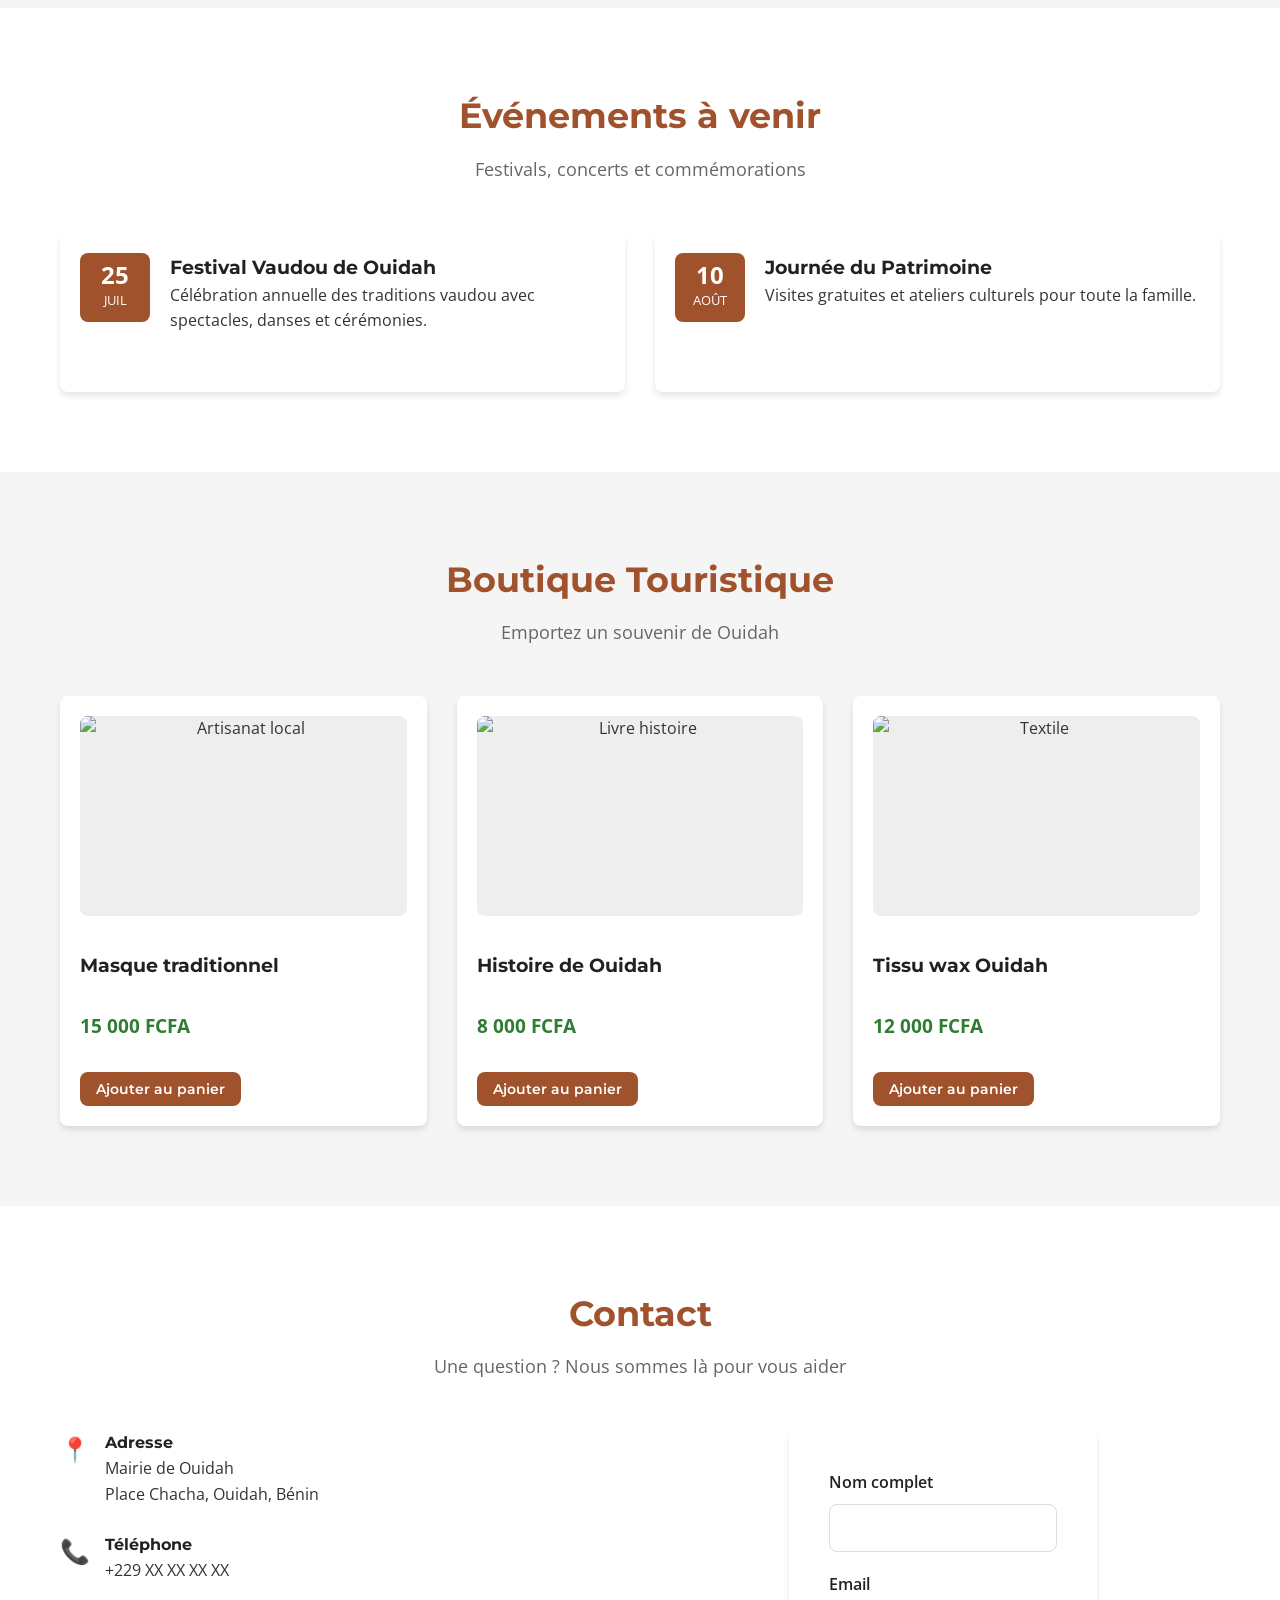
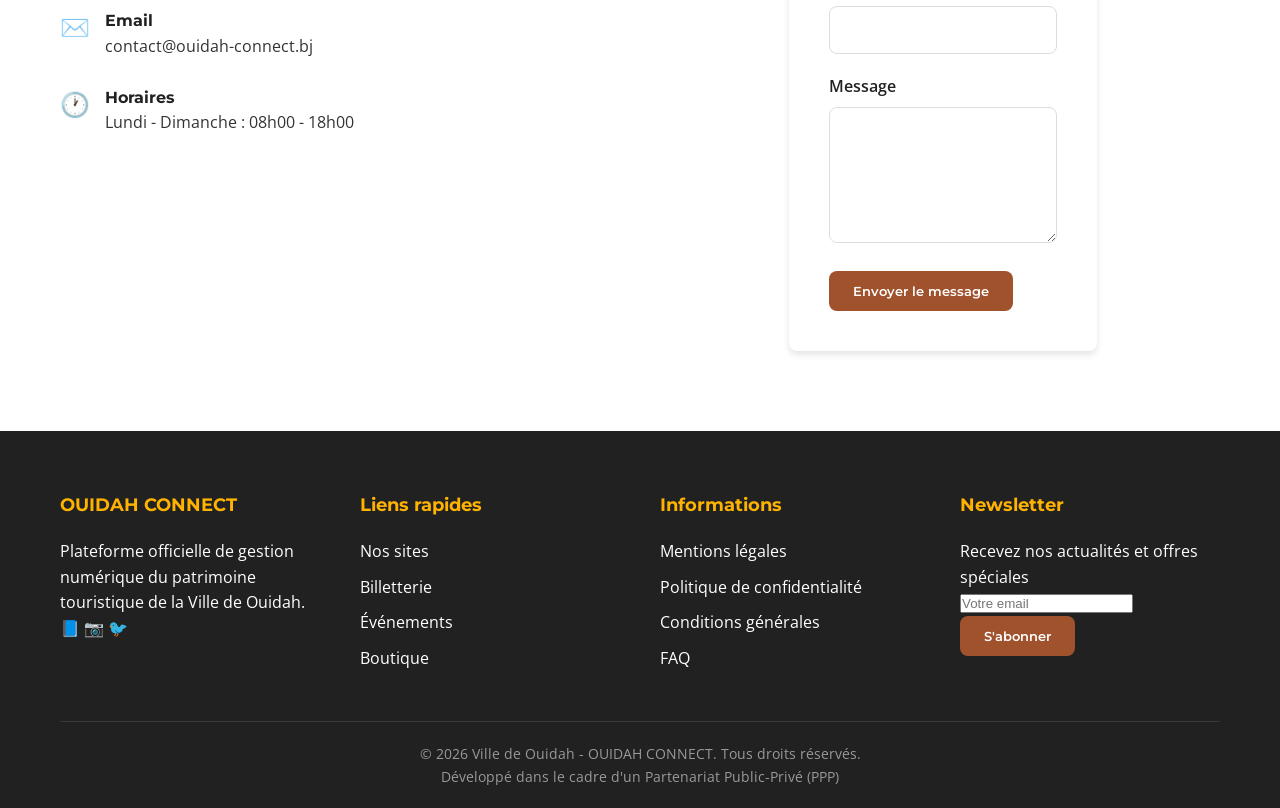
==== commit 7ccba31f: "Ajout des images pour les sites patrimoniaux et le logo" ====
--- a/index.html
+++ b/index.html
@@ -90,15 +90,15 @@
             <!-- Statistiques rapides -->
             <div class="hero-stats">
                 <div class="stat-item">
-                    <span class="stat-number" id="statVisiteurs">0</span>
+                    <span class="stat-number" id="statVisiteurs">1760</span>
                     <span class="stat-label">Visiteurs ce mois</span>
                 </div>
                 <div class="stat-item">
-                    <span class="stat-number" id="statSites">4</span>
+                    <span class="stat-number" id="statSites">14</span>
                     <span class="stat-label">Sites patrimoniaux</span>
                 </div>
                 <div class="stat-item">
-                    <span class="stat-number" id="statGuides">12</span>
+                    <span class="stat-number" id="statGuides">32</span>
                     <span class="stat-label">Guides assermentés</span>
                 </div>
             </div>
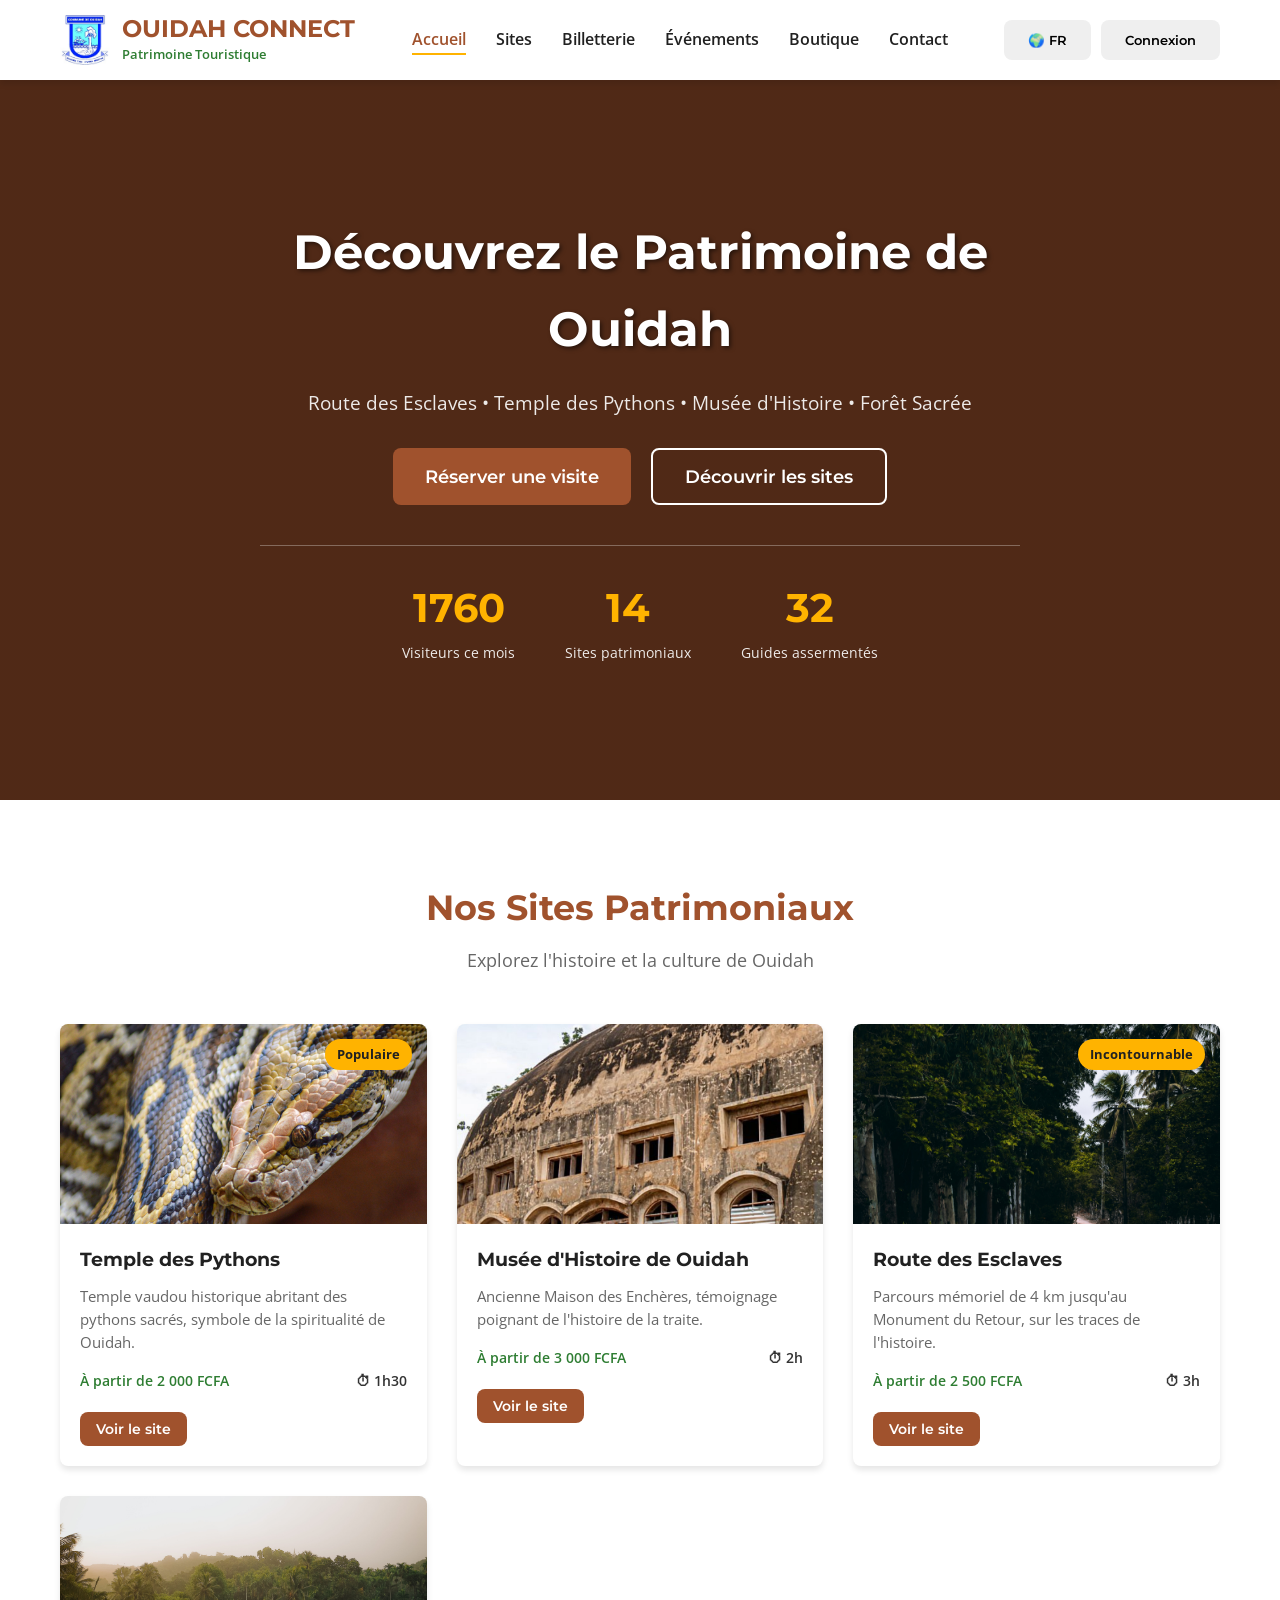
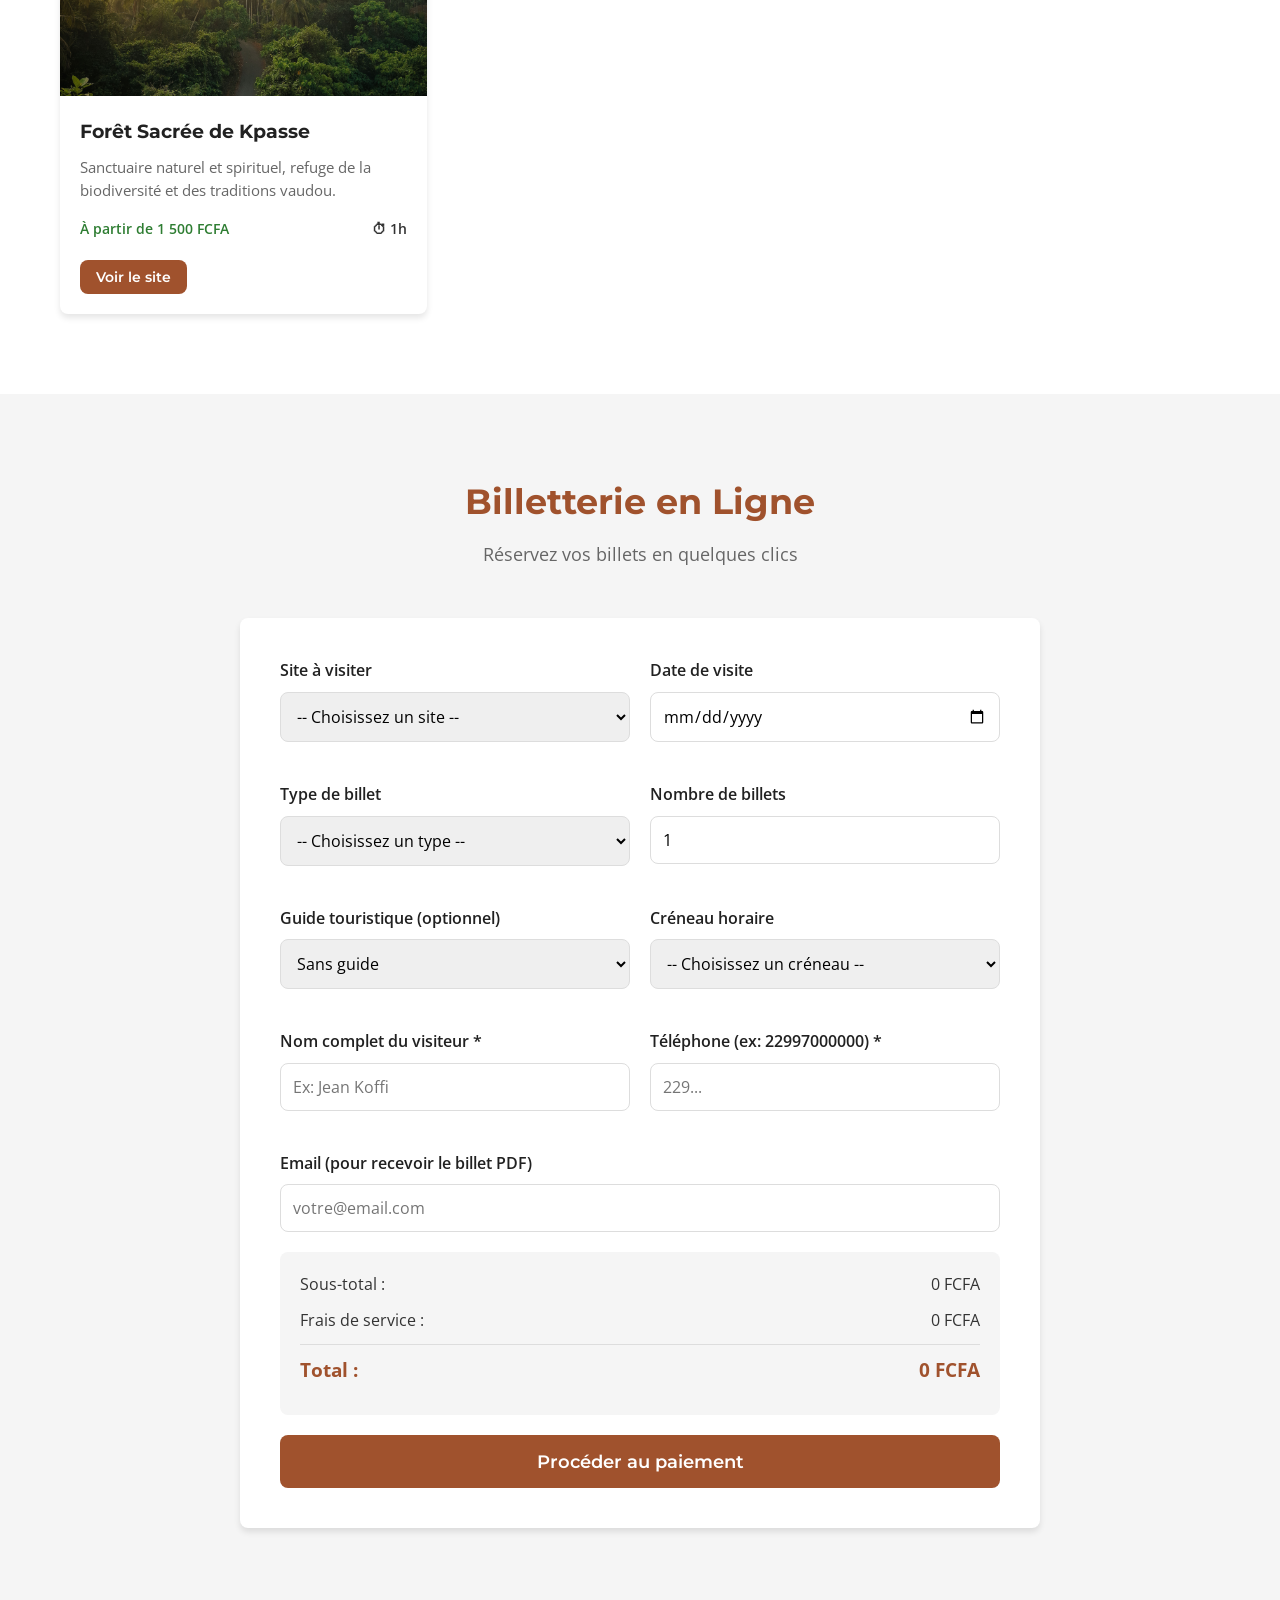
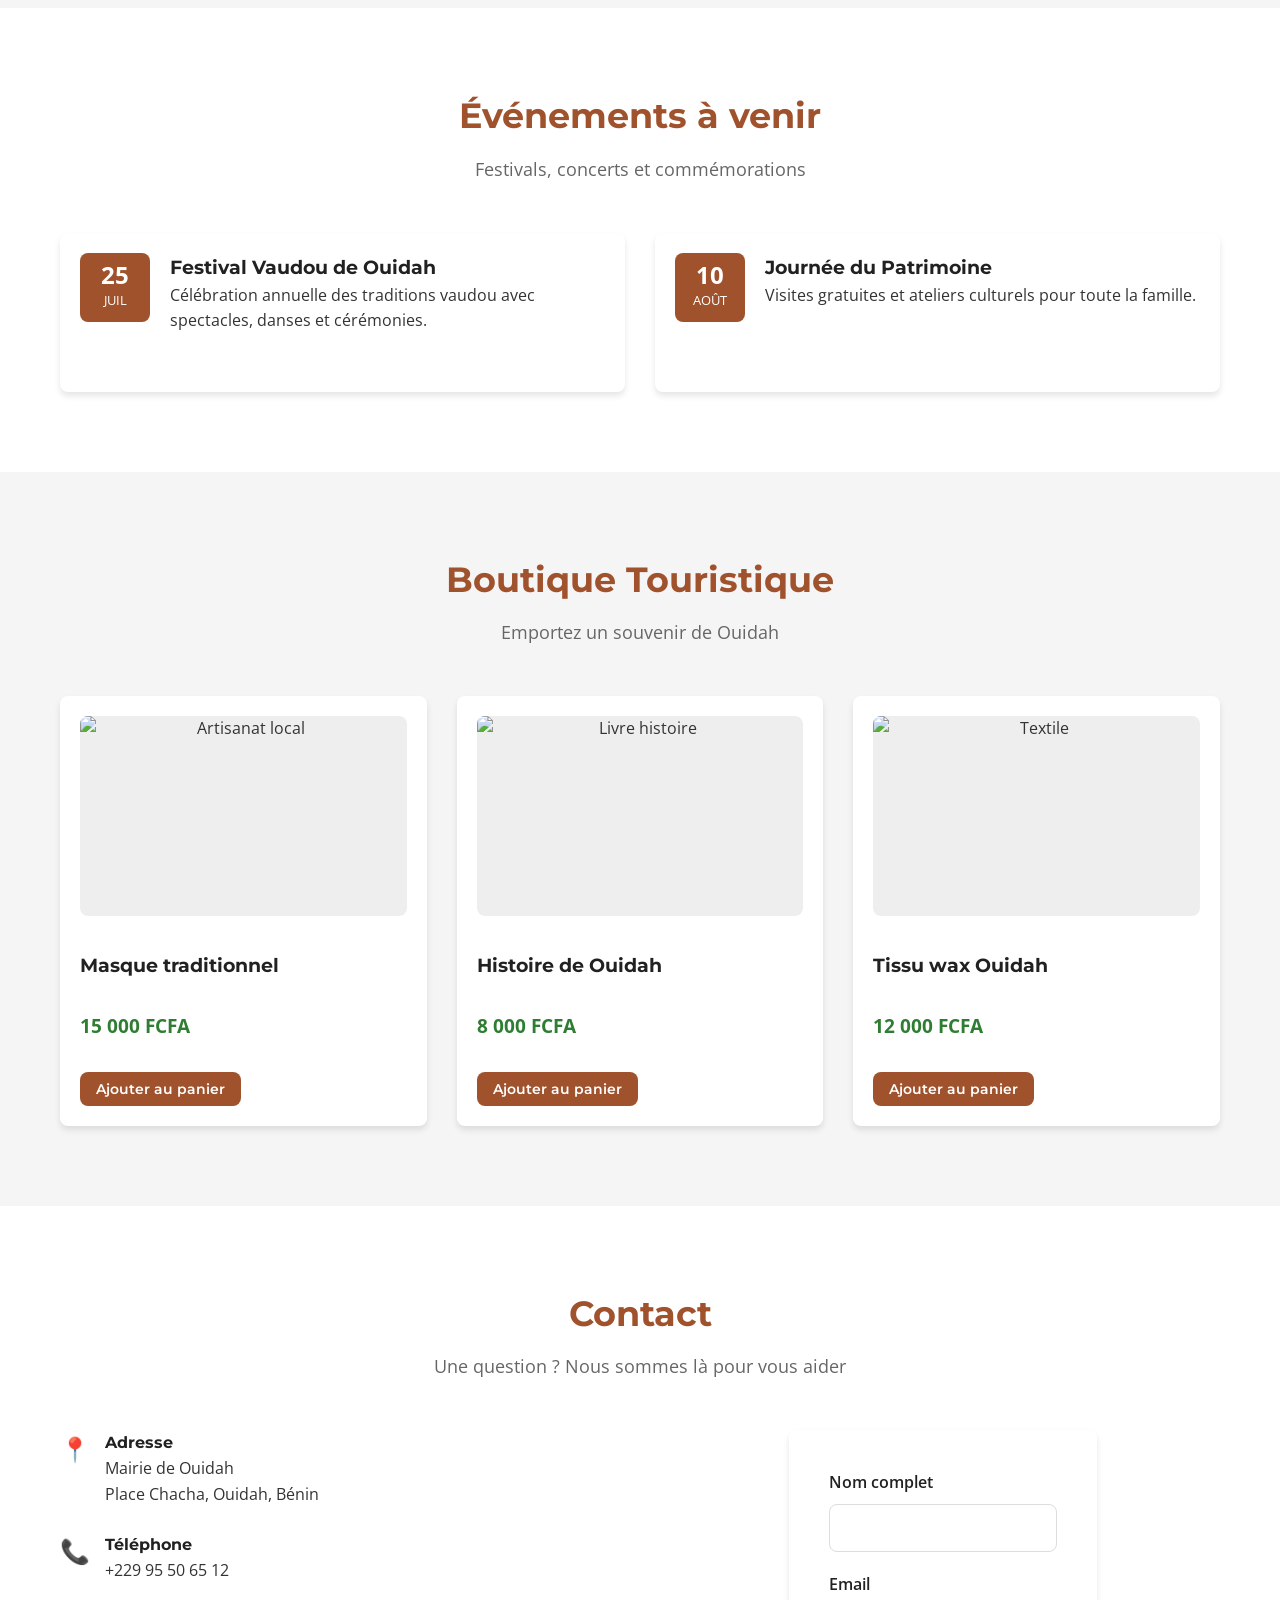
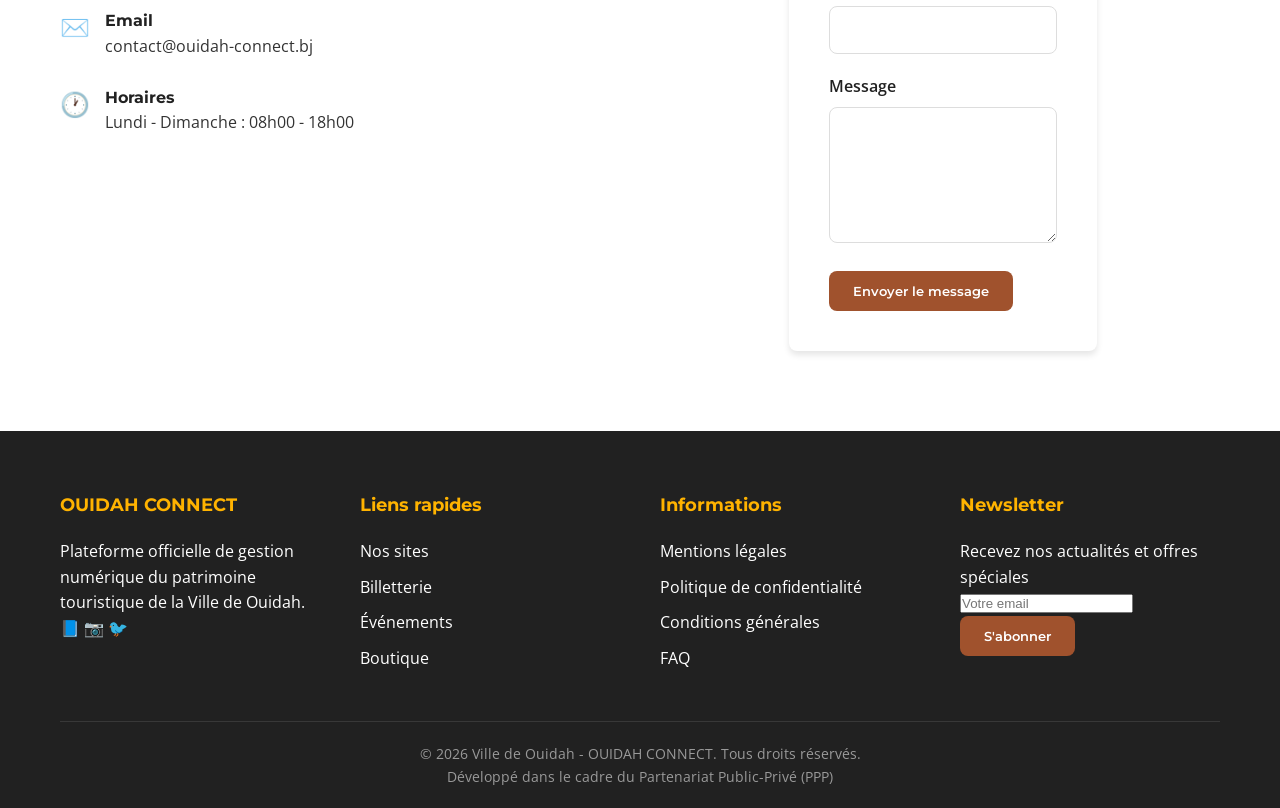
==== commit 9edbc62f: "Mise à jour complète pour mobile" ====
--- a/index.html
+++ b/index.html
@@ -401,7 +401,7 @@
                         <span class="contact-icon">📞</span>
                         <div>
                             <h4>Téléphone</h4>
-                            <p>+229 XX XX XX XX</p>
+                            <p>+229 95 50 65 12</p>
                         </div>
                     </div>
                     
@@ -492,7 +492,7 @@
             
             <div class="footer-bottom">
                 <p>&copy; 2026 Ville de Ouidah - OUIDAH CONNECT. Tous droits réservés.</p>
-                <p>Développé dans le cadre d'un Partenariat Public-Privé (PPP)</p>
+                <p>Développé dans le cadre du Partenariat Public-Privé (PPP)</p>
             </div>
         </div>
     </footer>
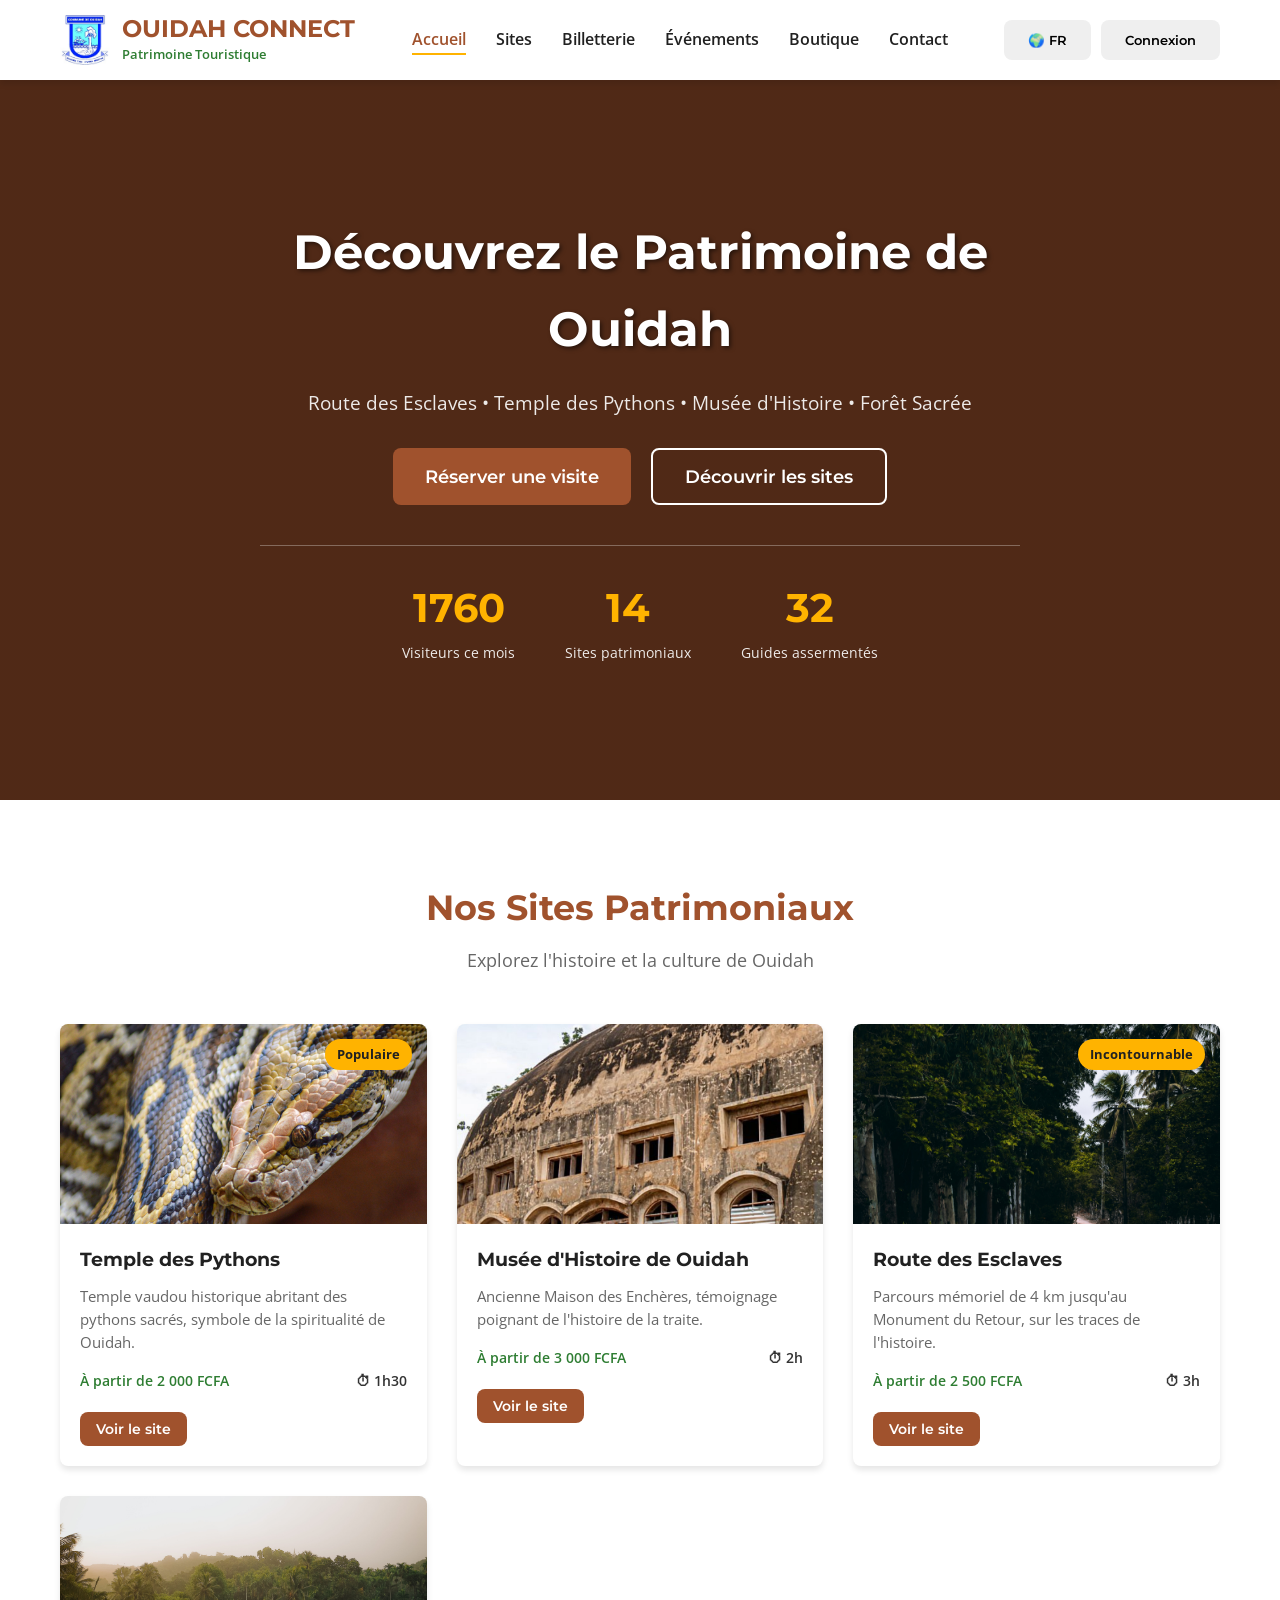
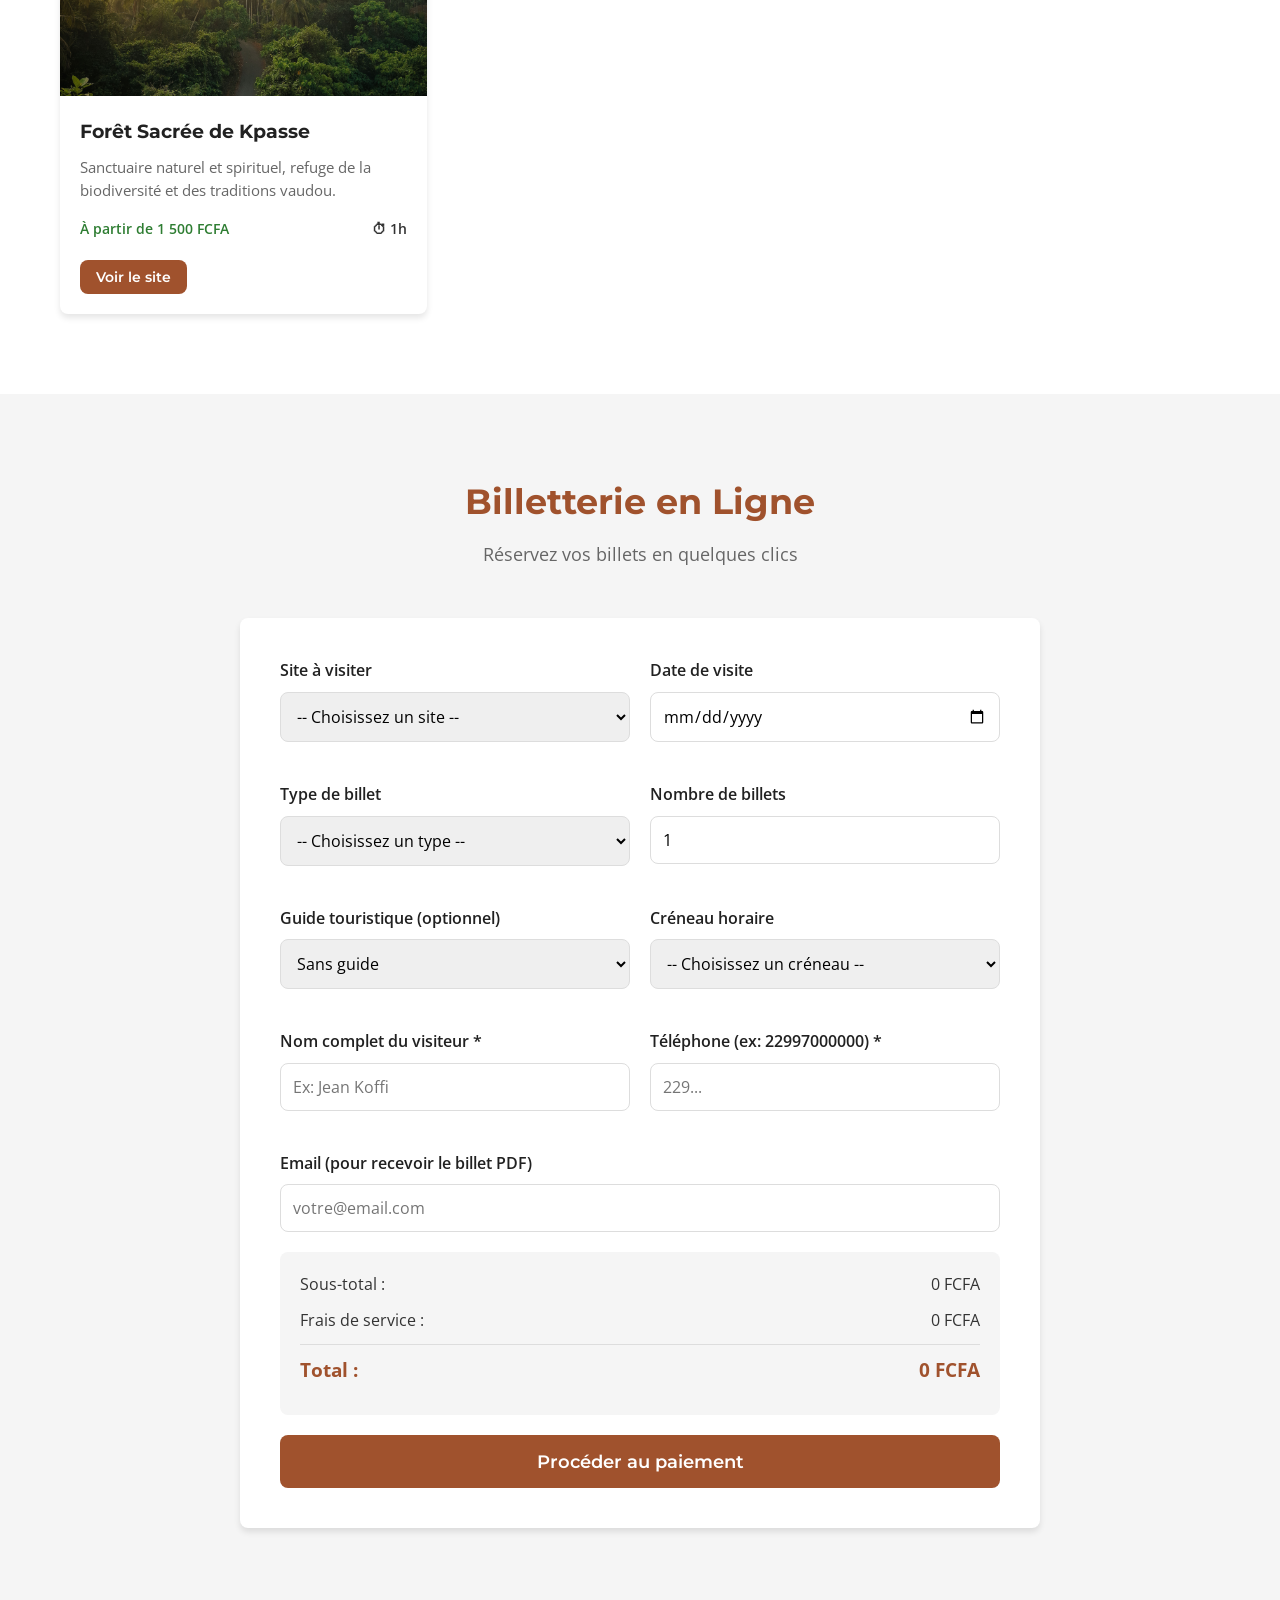
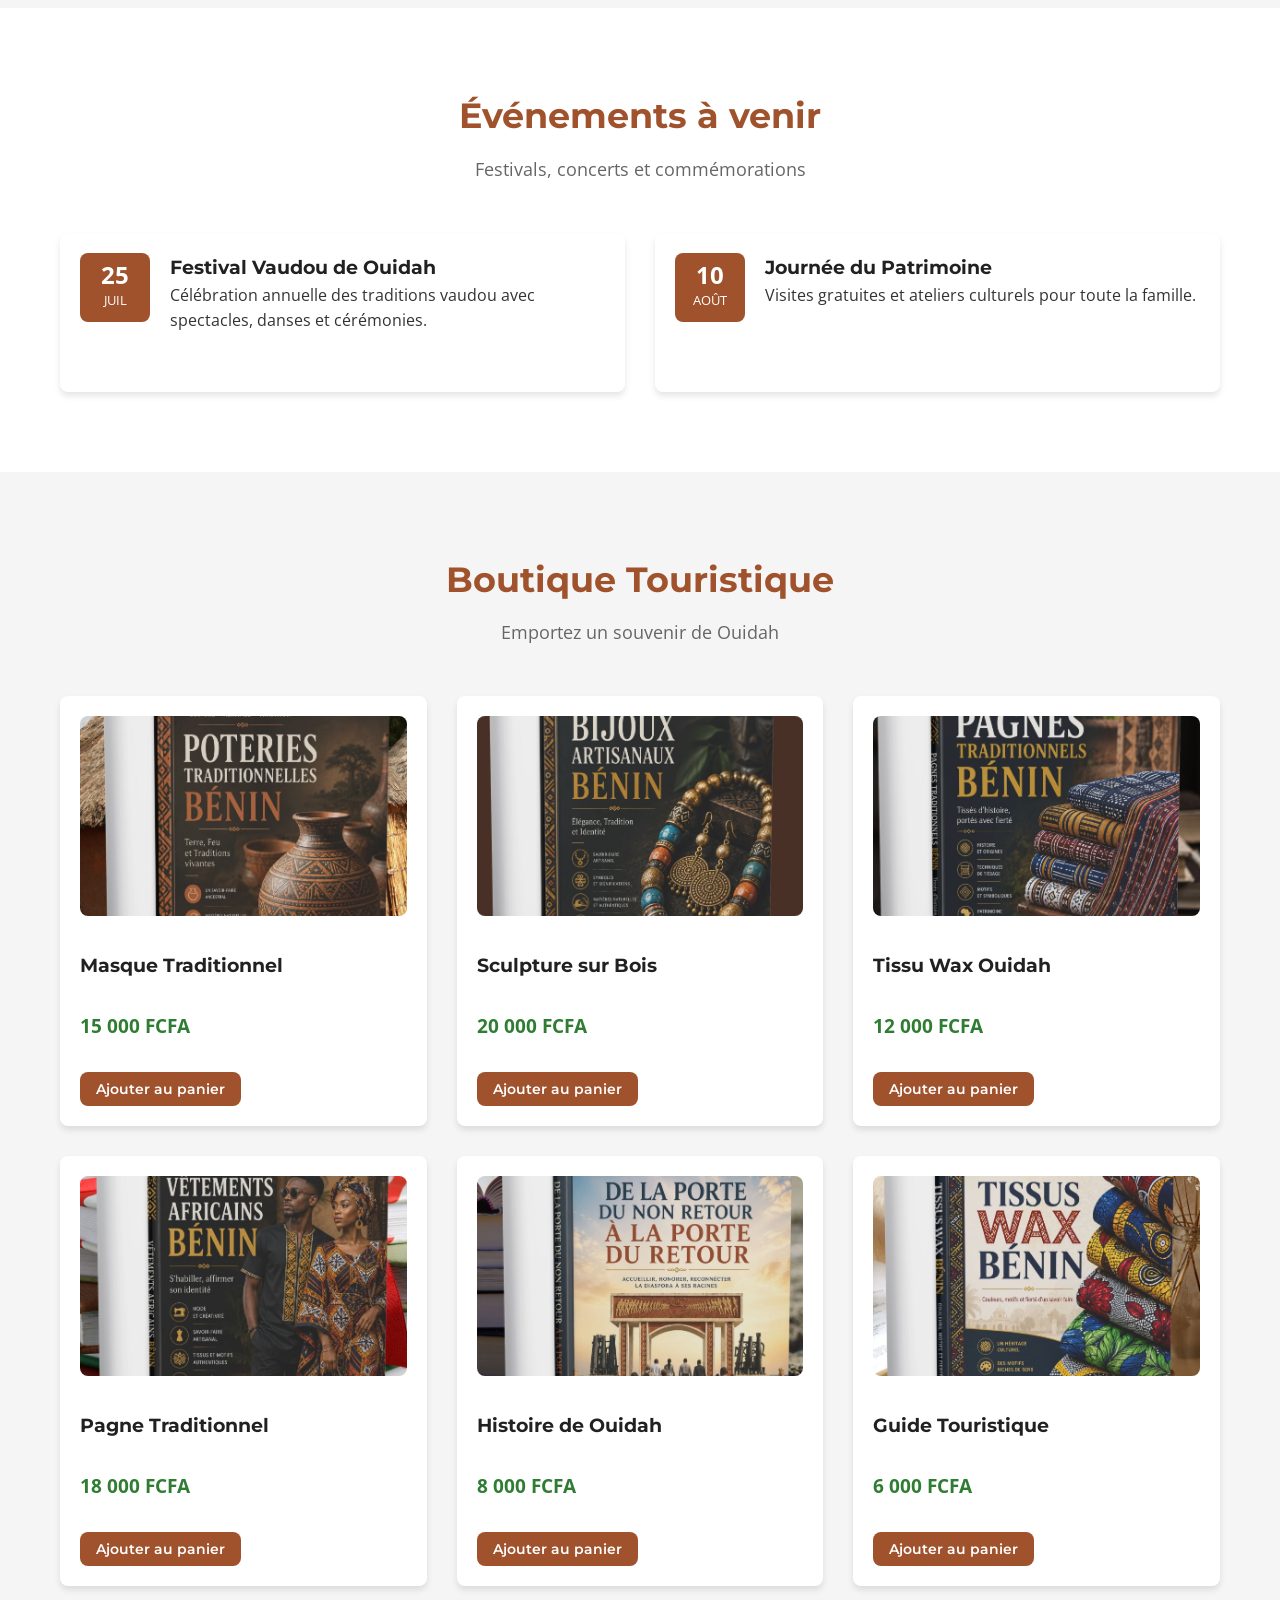
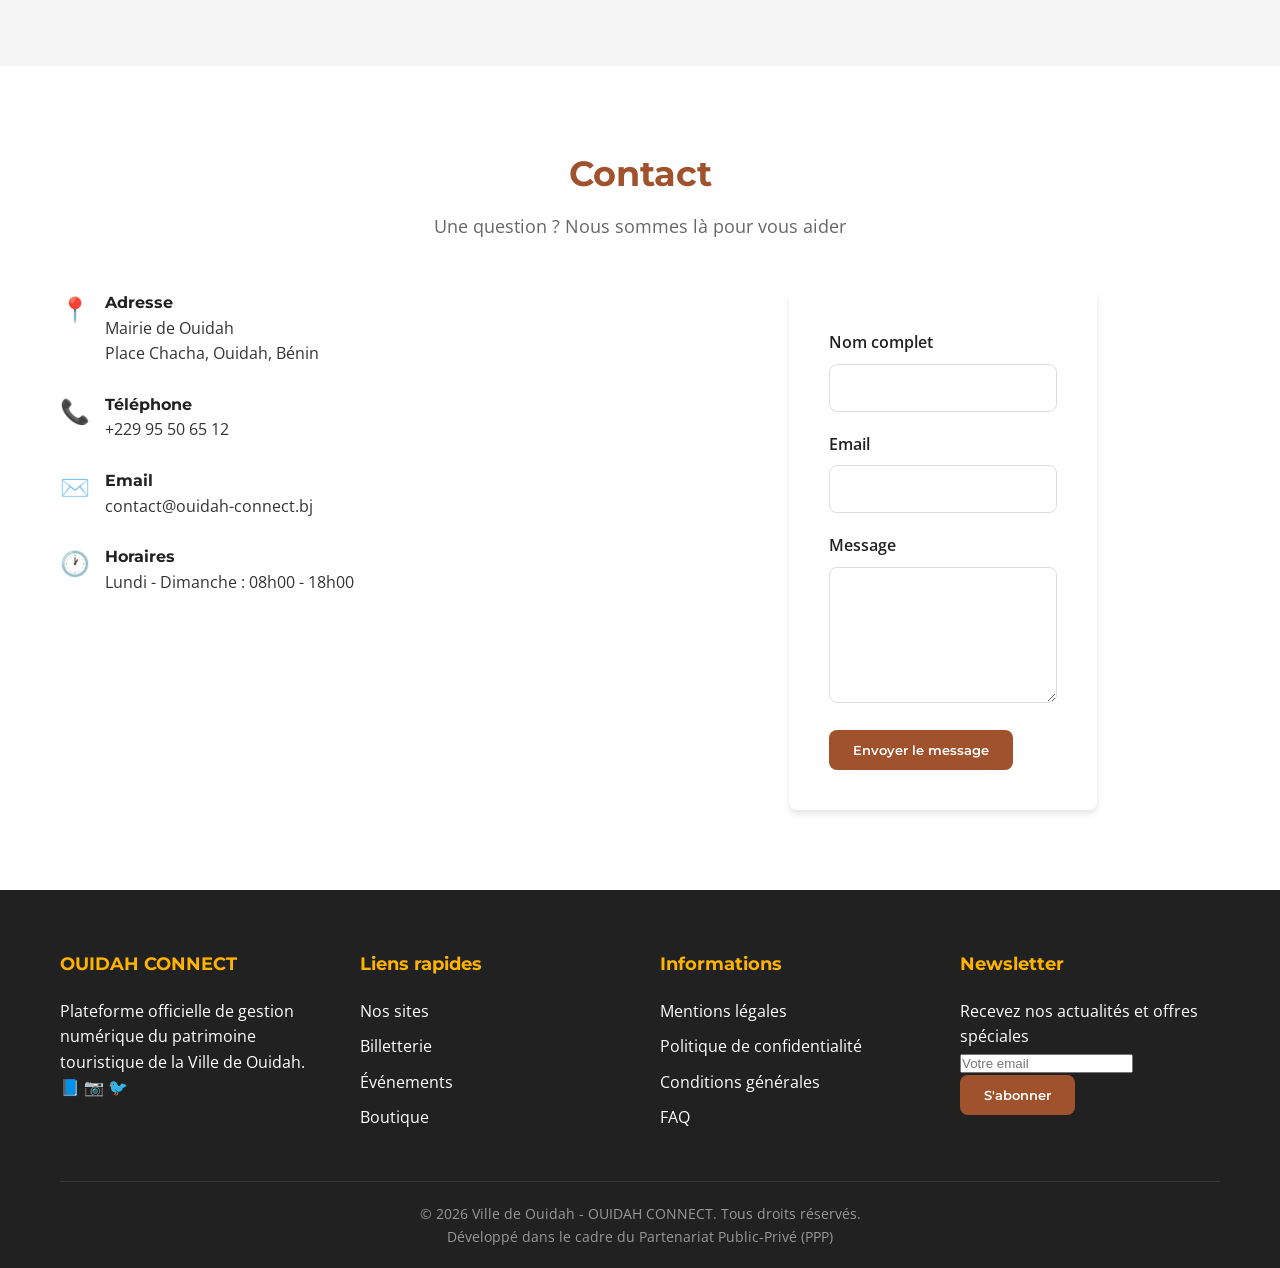
==== commit 1ac160a2: "Ajout des 6 produits de la boutique (2 artisanat, 2 textile, 2 livres)" ====
--- a/index.html
+++ b/index.html
@@ -343,39 +343,68 @@
     </section>
     
     <!-- ============================================ -->
-    <!-- SECTION BOUTIQUE -->
-    <!-- ============================================ -->
-    <section class="section boutique" id="boutique">
-        <div class="container">
-            <div class="section-header">
-                <h2 class="section-title">Boutique Touristique</h2>
-                <p class="section-subtitle">Emportez un souvenir de Ouidah</p>
-            </div>
-            
-            <div class="boutique-grid" id="boutiqueGrid">
-                <article class="product-card">
-                    <img src="images/boutique/artisanat-1.jpg" alt="Artisanat local" class="product-image">
-                    <h3 class="product-name">Masque traditionnel</h3>
-                    <p class="product-price">15 000 FCFA</p>
-                    <button class="btn btn-primary btn-sm">Ajouter au panier</button>
-                </article>
-                
-                <article class="product-card">
-                    <img src="images/boutique/livre-1.jpg" alt="Livre histoire" class="product-image">
-                    <h3 class="product-name">Histoire de Ouidah</h3>
-                    <p class="product-price">8 000 FCFA</p>
-                    <button class="btn btn-primary btn-sm">Ajouter au panier</button>
-                </article>
-                
-                <article class="product-card">
-                    <img src="images/boutique/textile-1.jpg" alt="Textile" class="product-image">
-                    <h3 class="product-name">Tissu wax Ouidah</h3>
-                    <p class="product-price">12 000 FCFA</p>
-                    <button class="btn btn-primary btn-sm">Ajouter au panier</button>
-                </article>
-            </div>
-        </div>
-    </section>
+<!-- SECTION BOUTIQUE -->
+<!-- ============================================ -->
+<section class="section boutique" id="boutique">
+    <div class="container">
+        <div class="section-header">
+            <h2 class="section-title">Boutique Touristique</h2>
+            <p class="section-subtitle">Emportez un souvenir de Ouidah</p>
+        </div>
+        
+        <div class="boutique-grid" id="boutiqueGrid">
+            
+            <!-- ARTISANAT 1 -->
+            <article class="product-card">
+                <img src="images/boutique/artisanat-1.jpg" alt="Masque traditionnel" class="product-image">
+                <h3 class="product-name">Masque Traditionnel</h3>
+                <p class="product-price">15 000 FCFA</p>
+                <button class="btn btn-primary btn-sm">Ajouter au panier</button>
+            </article>
+            
+            <!-- ARTISANAT 2 -->
+            <article class="product-card">
+                <img src="images/boutique/artisanat-2.jpg" alt="Sculpture sur bois" class="product-image">
+                <h3 class="product-name">Sculpture sur Bois</h3>
+                <p class="product-price">20 000 FCFA</p>
+                <button class="btn btn-primary btn-sm">Ajouter au panier</button>
+            </article>
+            
+            <!-- TEXTILE 1 -->
+            <article class="product-card">
+                <img src="images/boutique/textile-1.jpg" alt="Tissu wax Ouidah" class="product-image">
+                <h3 class="product-name">Tissu Wax Ouidah</h3>
+                <p class="product-price">12 000 FCFA</p>
+                <button class="btn btn-primary btn-sm">Ajouter au panier</button>
+            </article>
+            
+            <!-- TEXTILE 2 -->
+            <article class="product-card">
+                <img src="images/boutique/textile-2.jpg" alt="Pagne traditionnel" class="product-image">
+                <h3 class="product-name">Pagne Traditionnel</h3>
+                <p class="product-price">18 000 FCFA</p>
+                <button class="btn btn-primary btn-sm">Ajouter au panier</button>
+            </article>
+            
+            <!-- LIVRE 1 -->
+            <article class="product-card">
+                <img src="images/boutique/livre-1.jpg" alt="Histoire de Ouidah" class="product-image">
+                <h3 class="product-name">Histoire de Ouidah</h3>
+                <p class="product-price">8 000 FCFA</p>
+                <button class="btn btn-primary btn-sm">Ajouter au panier</button>
+            </article>
+            
+            <!-- LIVRE 2 -->
+            <article class="product-card">
+                <img src="images/boutique/livre-2.jpg" alt="Guide touristique" class="product-image">
+                <h3 class="product-name">Guide Touristique</h3>
+                <p class="product-price">6 000 FCFA</p>
+                <button class="btn btn-primary btn-sm">Ajouter au panier</button>
+            </article>
+            
+        </div>
+    </div>
+</section>
     
     <!-- ============================================ -->
     <!-- SECTION CONTACT -->
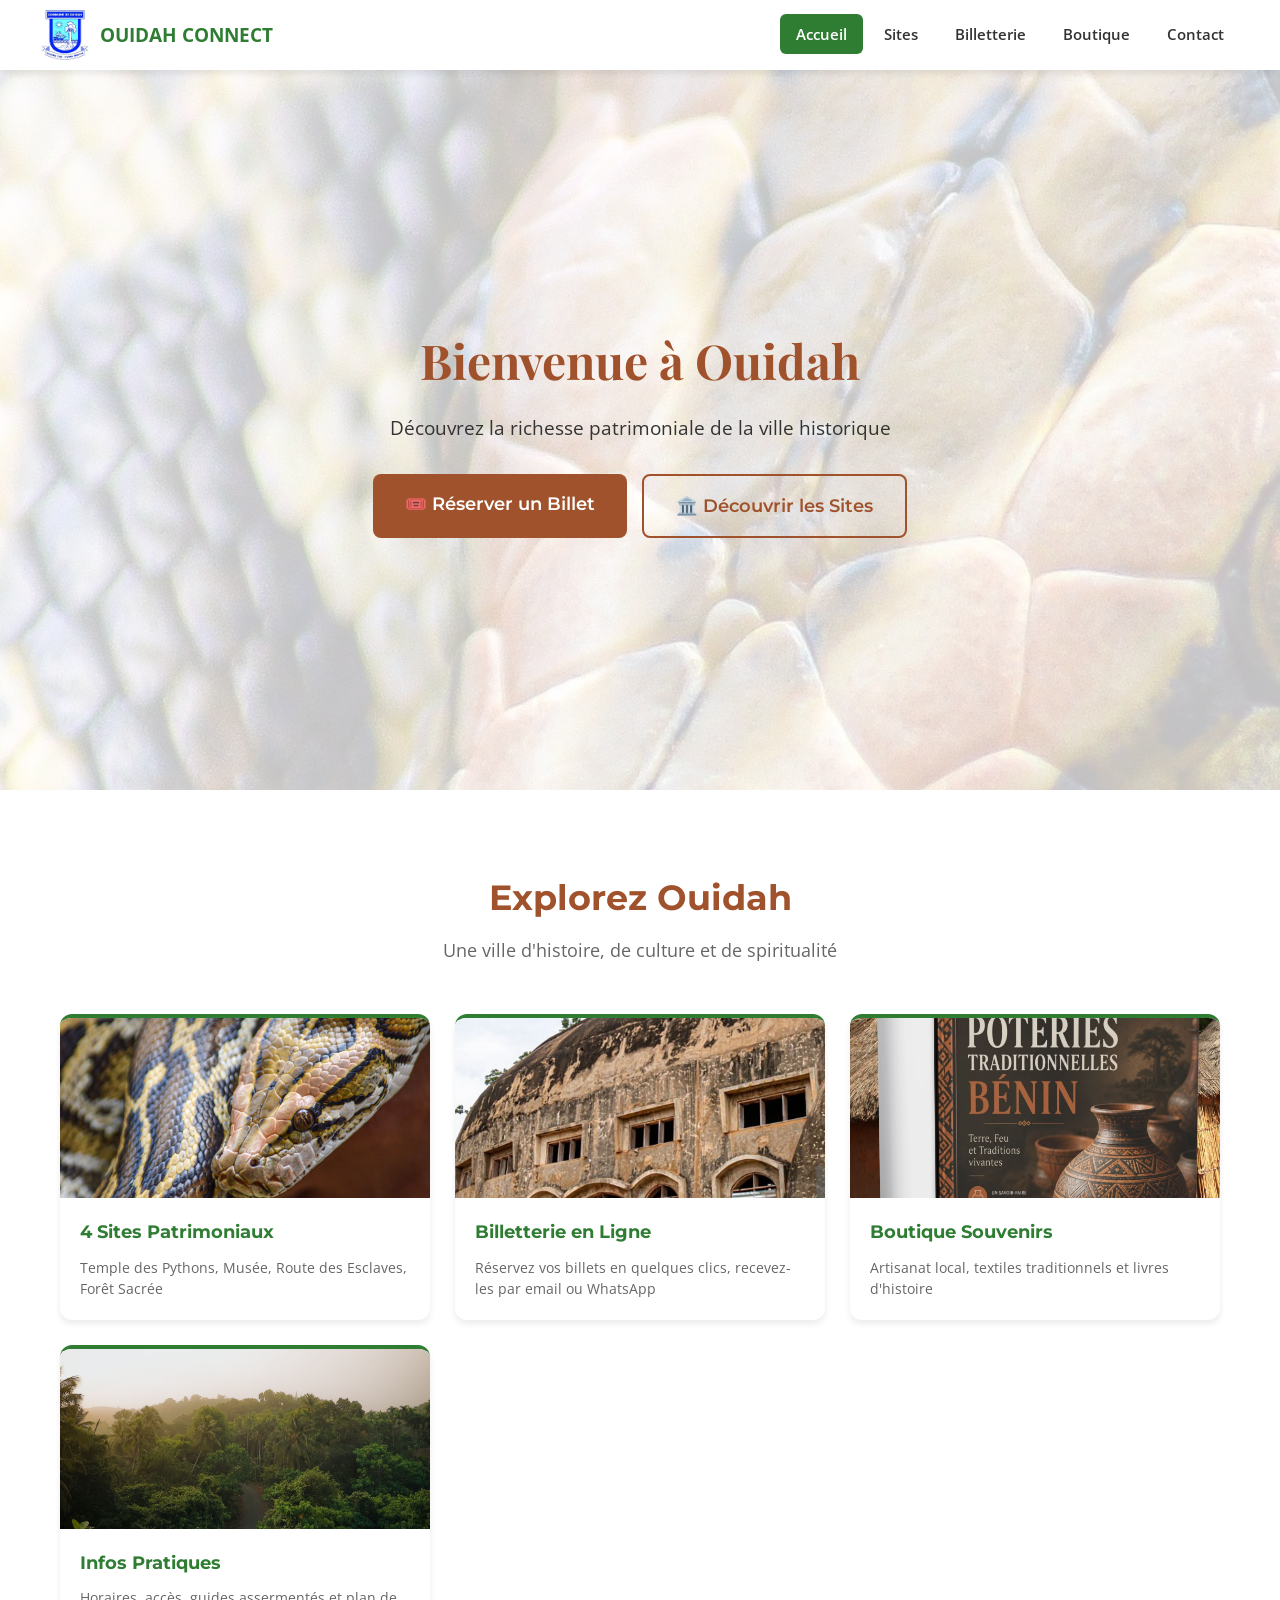
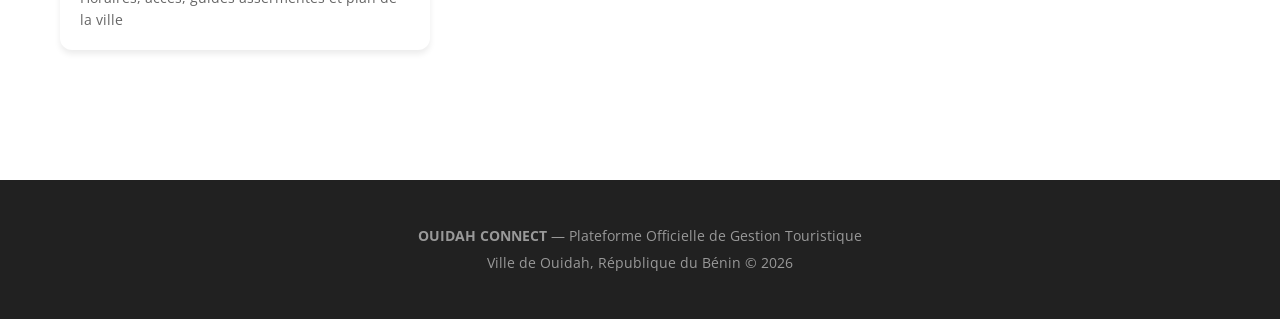
==== commit 8c0fed90: "Mise à jour complète : 5 pages HTML avec vidéos intégrées et design unifié" ====
--- a/index.html
+++ b/index.html
@@ -3,560 +3,106 @@
 <head>
     <meta charset="UTF-8">
     <meta name="viewport" content="width=device-width, initial-scale=1.0">
-    <meta name="description" content="OUIDAH CONNECT - Plateforme SaaS de gestion numérique du patrimoine touristique de la Ville de Ouidah">
-    <meta name="theme-color" content="#A0522D">
-    
-    <title>OUIDAH CONNECT - Patrimoine Touristique</title>
-    
-    <!-- Favicon -->
-    <link rel="icon" type="image/png" href="images/favicon.png">
-    
-    <!-- PWA Manifest -->
-    <link rel="manifest" href="manifest.json">
-    
-    <!-- Styles CSS -->
+    <title>OUIDAH CONNECT - Accueil</title>
     <link rel="stylesheet" href="css/styles.css">
-    <link rel="stylesheet" href="css/responsive.css">
-    
-    <!-- Google Fonts -->
-    <link rel="preconnect" href="https://fonts.googleapis.com">
-    <link rel="preconnect" href="https://fonts.gstatic.com" crossorigin>
-    <link href="https://fonts.googleapis.com/css2?family=Montserrat:wght@400;600;700&family=Open+Sans:wght@400;600&display=swap" rel="stylesheet">
+    <link href="https://fonts.googleapis.com/css2?family=Montserrat:wght@400;600;700&family=Open+Sans:wght@400;600&family=Playfair+Display:wght@700&display=swap" rel="stylesheet">
 </head>
 <body>
-    
-    <!-- ============================================ -->
-    <!-- BARRE DE NAVIGATION -->
-    <!-- ============================================ -->
-    <header class="header">
-        <div class="container">
-            <div class="header-content">
-                <!-- Logo -->
-                <div class="logo">
-                    <img src="images/logo-ouidah.png" alt="Logo Ouidah Connect" class="logo-img">
-                    <div class="logo-text">
-                        <h1>OUIDAH CONNECT</h1>
-                        <p class="logo-subtitle">Patrimoine Touristique</p>
-                    </div>
-                </div>
-                
-                <!-- Navigation principale -->
-                <nav class="nav-main" id="navMain">
-                    <ul class="nav-list">
-                        <li><a href="#accueil" class="nav-link active">Accueil</a></li>
-                        <li><a href="#sites" class="nav-link">Sites</a></li>
-                        <li><a href="#billetterie" class="nav-link">Billetterie</a></li>
-                        <li><a href="#evenements" class="nav-link">Événements</a></li>
-                        <li><a href="#boutique" class="nav-link">Boutique</a></li>
-                        <li><a href="#contact" class="nav-link">Contact</a></li>
-                    </ul>
-                </nav>
-                
-                <!-- Actions utilisateur -->
-                <div class="header-actions">
-                    <button class="btn btn-langue" id="btnLangue">
-                        <span>🌍</span> FR
-                    </button>
-                    <button class="btn btn-connexion" id="btnConnexion">
-                        Connexion
-                    </button>
-                    <button class="btn-menu-mobile" id="btnMenuMobile" aria-label="Menu">
-                        ☰
-                    </button>
-                </div>
+
+    <!-- NAVIGATION COMMUNE -->
+    <nav class="navbar">
+        <div class="nav-container">
+            <a href="index.html" class="nav-logo">
+                <img src="images/logo-ouidah.png" alt="Logo Ouidah Connect" class="nav-logo-img">
+                <span>OUIDAH CONNECT</span>
+            </a>
+            <button class="nav-toggle" id="navToggle">☰</button>
+            <ul class="nav-menu" id="navMenu">
+                <li><a href="index.html" class="nav-link active">Accueil</a></li>
+                <li><a href="sites.html" class="nav-link">Sites</a></li>
+                <li><a href="billetterie.html" class="nav-link">Billetterie</a></li>
+                <li><a href="boutique.html" class="nav-link">Boutique</a></li>
+                <li><a href="contact.html" class="nav-link">Contact</a></li>
+            </ul>
+        </div>
+    </nav>
+
+    <!-- HERO SECTION AVEC VIDÉO -->
+    <header class="hero">
+        <video class="hero-video" autoplay muted loop playsinline poster="images/sites/temple-pythons.jpg">
+            <source src="videos/hero-accueil.mp4" type="video/mp4">
+        </video>
+        <div class="hero-overlay"></div>
+        <div class="hero-content">
+            <h1 class="hero-title">Bienvenue à Ouidah</h1>
+            <p class="hero-subtitle">Découvrez la richesse patrimoniale de la ville historique</p>
+            <div class="hero-buttons">
+                <a href="billetterie.html" class="btn btn-primary btn-lg">🎟️ Réserver un Billet</a>
+                <a href="sites.html" class="btn btn-outline btn-lg">🏛️ Découvrir les Sites</a>
             </div>
         </div>
     </header>
-    
-    <!-- ============================================ -->
-    <!-- HERO SECTION (Bannière principale) -->
-    <!-- ============================================ -->
-    <section class="hero" id="accueil">
-        <div class="hero-overlay"></div>
-        <div class="hero-content">
-            <h2 class="hero-title">Découvrez le Patrimoine de Ouidah</h2>
-            <p class="hero-subtitle">
-                Route des Esclaves • Temple des Pythons • Musée d'Histoire • Forêt Sacrée
-            </p>
-            <div class="hero-actions">
-                <button class="btn btn-primary btn-lg" id="btnReserver">
-                    Réserver une visite
-                </button>
-                <button class="btn btn-outline btn-lg" id="btnDecouvrir">
-                    Découvrir les sites
-                </button>
+
+    <!-- PRÉSENTATION RAPIDE AVEC IMAGES -->
+    <section class="section">
+        <div class="container">
+            <div class="section-header">
+                <h2 class="section-title">Explorez Ouidah</h2>
+                <p class="section-subtitle">Une ville d'histoire, de culture et de spiritualité</p>
             </div>
             
-            <!-- Statistiques rapides -->
-            <div class="hero-stats">
-                <div class="stat-item">
-                    <span class="stat-number" id="statVisiteurs">1760</span>
-                    <span class="stat-label">Visiteurs ce mois</span>
-                </div>
-                <div class="stat-item">
-                    <span class="stat-number" id="statSites">14</span>
-                    <span class="stat-label">Sites patrimoniaux</span>
-                </div>
-                <div class="stat-item">
-                    <span class="stat-number" id="statGuides">32</span>
-                    <span class="stat-label">Guides assermentés</span>
-                </div>
+            <div class="home-grid">
+                <a href="sites.html" class="home-card">
+                    <div class="home-card-image">
+                        <img src="images/sites/temple-pythons.jpg" alt="Temple des Pythons">
+                    </div>
+                    <div class="home-card-content">
+                        <h3>4 Sites Patrimoniaux</h3>
+                        <p>Temple des Pythons, Musée, Route des Esclaves, Forêt Sacrée</p>
+                    </div>
+                </a>
+
+                <a href="billetterie.html" class="home-card">
+                    <div class="home-card-image">
+                        <img src="images/sites/musee-histoire.jpg" alt="Musée d'Histoire">
+                    </div>
+                    <div class="home-card-content">
+                        <h3>Billetterie en Ligne</h3>
+                        <p>Réservez vos billets en quelques clics, recevez-les par email ou WhatsApp</p>
+                    </div>
+                </a>
+
+                <a href="boutique.html" class="home-card">
+                    <div class="home-card-image">
+                        <img src="images/boutique/artisanat-1.jpg" alt="Artisanat local">
+                    </div>
+                    <div class="home-card-content">
+                        <h3>Boutique Souvenirs</h3>
+                        <p>Artisanat local, textiles traditionnels et livres d'histoire</p>
+                    </div>
+                </a>
+
+                <a href="contact.html" class="home-card">
+                    <div class="home-card-image">
+                        <img src="images/sites/foret-sacree.jpg" alt="Forêt Sacrée">
+                    </div>
+                    <div class="home-card-content">
+                        <h3>Infos Pratiques</h3>
+                        <p>Horaires, accès, guides assermentés et plan de la ville</p>
+                    </div>
+                </a>
             </div>
         </div>
     </section>
-    
-    <!-- ============================================ -->
-    <!-- SECTION SITES PATRIMONIAUX -->
-    <!-- ============================================ -->
-    <section class="section sites" id="sites">
-        <div class="container">
-            <div class="section-header">
-                <h2 class="section-title">Nos Sites Patrimoniaux</h2>
-                <p class="section-subtitle">Explorez l'histoire et la culture de Ouidah</p>
-            </div>
-            
-            <div class="sites-grid" id="sitesGrid">
-                <!-- Les sites seront injectés dynamiquement par JavaScript -->
-                <!-- Exemple de structure : -->
-                <article class="site-card" data-site-id="1">
-                    <div class="site-image">
-                        <img src="images/sites/temple-pythons.jpg" alt="Temple des Pythons">
-                        <span class="site-badge">Populaire</span>
-                    </div>
-                    <div class="site-content">
-                        <h3 class="site-name">Temple des Pythons</h3>
-                        <p class="site-description">
-                            Temple vaudou historique abritant des pythons sacrés, symbole de la spiritualité de Ouidah.
-                        </p>
-                        <div class="site-meta">
-                            <span class="site-price">À partir de 2 000 FCFA</span>
-                            <span class="site-duration">⏱ 1h30</span>
-                        </div>
-                        <button class="btn btn-primary btn-sm">Voir le site</button>
-                    </div>
-                </article>
-                
-                <article class="site-card" data-site-id="2">
-                    <div class="site-image">
-                        <img src="images/sites/musee-histoire.jpg" alt="Musée d'Histoire">
-                    </div>
-                    <div class="site-content">
-                        <h3 class="site-name">Musée d'Histoire de Ouidah</h3>
-                        <p class="site-description">
-                            Ancienne Maison des Enchères, témoignage poignant de l'histoire de la traite.
-                        </p>
-                        <div class="site-meta">
-                            <span class="site-price">À partir de 3 000 FCFA</span>
-                            <span class="site-duration">⏱ 2h</span>
-                        </div>
-                        <button class="btn btn-primary btn-sm">Voir le site</button>
-                    </div>
-                </article>
-                
-                <article class="site-card" data-site-id="3">
-                    <div class="site-image">
-                        <img src="images/sites/route-esclaves.jpg" alt="Route des Esclaves">
-                        <span class="site-badge">Incontournable</span>
-                    </div>
-                    <div class="site-content">
-                        <h3 class="site-name">Route des Esclaves</h3>
-                        <p class="site-description">
-                            Parcours mémoriel de 4 km jusqu'au Monument du Retour, sur les traces de l'histoire.
-                        </p>
-                        <div class="site-meta">
-                            <span class="site-price">À partir de 2 500 FCFA</span>
-                            <span class="site-duration">⏱ 3h</span>
-                        </div>
-                        <button class="btn btn-primary btn-sm">Voir le site</button>
-                    </div>
-                </article>
-                
-                <article class="site-card" data-site-id="4">
-                    <div class="site-image">
-                        <img src="images/sites/foret-sacree.jpg" alt="Forêt Sacrée de Kpasse">
-                    </div>
-                    <div class="site-content">
-                        <h3 class="site-name">Forêt Sacrée de Kpasse</h3>
-                        <p class="site-description">
-                            Sanctuaire naturel et spirituel, refuge de la biodiversité et des traditions vaudou.
-                        </p>
-                        <div class="site-meta">
-                            <span class="site-price">À partir de 1 500 FCFA</span>
-                            <span class="site-duration">⏱ 1h</span>
-                        </div>
-                        <button class="btn btn-primary btn-sm">Voir le site</button>
-                    </div>
-                </article>
-            </div>
-        </div>
-    </section>
-    
-    <!-- ============================================ -->
-    <!-- SECTION BILLETTERIE -->
-    <!-- ============================================ -->
-    <section class="section billetterie" id="billetterie">
-        <div class="container">
-            <div class="section-header">
-                <h2 class="section-title">Billetterie en Ligne</h2>
-                <p class="section-subtitle">Réservez vos billets en quelques clics</p>
-            </div>
-            
-            <div class="billetterie-form" id="billetterieForm">
-                <form id="formBillet">
-                    <div class="form-row">
-                        <div class="form-group">
-                            <label for="siteChoisi">Site à visiter</label>
-                            <select id="siteChoisi" name="siteChoisi" required>
-                                <option value="">-- Choisissez un site --</option>
-                                <option value="1">Temple des Pythons</option>
-                                <option value="2">Musée d'Histoire de Ouidah</option>
-                                <option value="3">Route des Esclaves</option>
-                                <option value="4">Forêt Sacrée de Kpasse</option>
-                            </select>
-                        </div>
-                        
-                        <div class="form-group">
-                            <label for="dateVisite">Date de visite</label>
-                            <input type="date" id="dateVisite" name="dateVisite" required>
-                        </div>
-                    </div>
-                    
-                    <div class="form-row">
-                        <div class="form-group">
-                            <label for="typeBillet">Type de billet</label>
-                            <select id="typeBillet" name="typeBillet" required>
-                                <option value="">-- Choisissez un type --</option>
-                                <option value="adulte_etranger">Adulte Étranger</option>
-                                <option value="adulte_national">Adulte National</option>
-                                <option value="enfant">Enfant (6-12 ans)</option>
-                                <option value="etudiant">Étudiant</option>
-                                <option value="groupe">Groupe (10+ personnes)</option>
-                                <option value="scolaire">Scolaire</option>
-                                <option value="vip">VIP</option>
-                            </select>
-                        </div>
-                        
-                        <div class="form-group">
-                            <label for="nombreBillets">Nombre de billets</label>
-                            <input type="number" id="nombreBillets" name="nombreBillets" min="1" max="50" value="1" required>
-                        </div>
-                    </div>
-                    
-                    <div class="form-row">
-                        <div class="form-group">
-                            <label for="guideOption">Guide touristique (optionnel)</label>
-                            <select id="guideOption" name="guideOption">
-                                <option value="non">Sans guide</option>
-                                <option value="oui">Avec guide (+5 000 FCFA)</option>
-                            </select>
-                        </div>
-                        
-                        <div class="form-group">
-                            <label for="creneau">Créneau horaire</label>
-                            <select id="creneau" name="creneau" required>
-                                <option value="">-- Choisissez un créneau --</option>
-                                <option value="09:00">09h00 - 10h30</option>
-                                <option value="10:30">10h30 - 12h00</option>
-                                <option value="14:00">14h00 - 15h30</option>
-                                <option value="15:30">15h30 - 17h00</option>
-                            </select>
-                        </div>
-                    </div>
 
-                    <!-- NOUVEAUX CHAMPS VISITEUR -->
-                    <div class="form-row">
-                        <div class="form-group">
-                            <label for="nomVisiteur">Nom complet du visiteur *</label>
-                            <input type="text" id="nomVisiteur" name="nomVisiteur" placeholder="Ex: Jean Koffi" required>
-                        </div>
-                        <div class="form-group">
-                            <label for="telVisiteur">Téléphone (ex: 22997000000) *</label>
-                            <input type="text" id="telVisiteur" name="telVisiteur" placeholder="229..." required>
-                        </div>
-                    </div>
-                    <div class="form-group">
-                        <label for="emailVisiteur">Email (pour recevoir le billet PDF)</label>
-                        <input type="email" id="emailVisiteur" name="emailVisiteur" placeholder="votre@email.com">
-                    </div>
-                    <!-- FIN NOUVEAUX CHAMPS -->
-                    
-                    <!-- Résumé du prix -->
-                    <div class="prix-recap" id="prixRecap">
-                        <div class="prix-ligne">
-                            <span>Sous-total :</span>
-                            <span id="sousTotal">0 FCFA</span>
-                        </div>
-                        <div class="prix-ligne">
-                            <span>Frais de service :</span>
-                            <span id="fraisService">0 FCFA</span>
-                        </div>
-                        <div class="prix-ligne prix-total">
-                            <span>Total :</span>
-                            <span id="prixTotal">0 FCFA</span>
-                        </div>
-                    </div>
-                    
-                    <button type="submit" class="btn btn-primary btn-lg btn-block">
-                        Procéder au paiement
-                    </button>
-                </form>
-            </div>
-        </div>
-    </section>
-    
-    <!-- ============================================ -->
-    <!-- SECTION ÉVÉNEMENTS -->
-    <!-- ============================================ -->
-    <section class="section evenements" id="evenements">
-        <div class="container">
-            <div class="section-header">
-                <h2 class="section-title">Événements à venir</h2>
-                <p class="section-subtitle">Festivals, concerts et commémorations</p>
-            </div>
-            
-            <div class="evenements-grid" id="evenementsGrid">
-                <article class="event-card">
-                    <div class="event-date">
-                        <span class="event-day">25</span>
-                        <span class="event-month">JUIL</span>
-                    </div>
-                    <div class="event-content">
-                        <h3>Festival Vaudou de Ouidah</h3>
-                        <p>Célébration annuelle des traditions vaudou avec spectacles, danses et cérémonies.</p>
-                        <button class="btn btn-sm btn-outline">En savoir plus</button>
-                    </div>
-                </article>
-                
-                <article class="event-card">
-                    <div class="event-date">
-                        <span class="event-day">10</span>
-                        <span class="event-month">AOÛT</span>
-                    </div>
-                    <div class="event-content">
-                        <h3>Journée du Patrimoine</h3>
-                        <p>Visites gratuites et ateliers culturels pour toute la famille.</p>
-                        <button class="btn btn-sm btn-outline">En savoir plus</button>
-                    </div>
-                </article>
-            </div>
-        </div>
-    </section>
-    
-    <!-- ============================================ -->
-<!-- SECTION BOUTIQUE -->
-<!-- ============================================ -->
-<section class="section boutique" id="boutique">
-    <div class="container">
-        <div class="section-header">
-            <h2 class="section-title">Boutique Touristique</h2>
-            <p class="section-subtitle">Emportez un souvenir de Ouidah</p>
-        </div>
-        
-        <div class="boutique-grid" id="boutiqueGrid">
-            
-            <!-- ARTISANAT 1 -->
-            <article class="product-card">
-                <img src="images/boutique/artisanat-1.jpg" alt="Masque traditionnel" class="product-image">
-                <h3 class="product-name">Masque Traditionnel</h3>
-                <p class="product-price">15 000 FCFA</p>
-                <button class="btn btn-primary btn-sm">Ajouter au panier</button>
-            </article>
-            
-            <!-- ARTISANAT 2 -->
-            <article class="product-card">
-                <img src="images/boutique/artisanat-2.jpg" alt="Sculpture sur bois" class="product-image">
-                <h3 class="product-name">Sculpture sur Bois</h3>
-                <p class="product-price">20 000 FCFA</p>
-                <button class="btn btn-primary btn-sm">Ajouter au panier</button>
-            </article>
-            
-            <!-- TEXTILE 1 -->
-            <article class="product-card">
-                <img src="images/boutique/textile-1.jpg" alt="Tissu wax Ouidah" class="product-image">
-                <h3 class="product-name">Tissu Wax Ouidah</h3>
-                <p class="product-price">12 000 FCFA</p>
-                <button class="btn btn-primary btn-sm">Ajouter au panier</button>
-            </article>
-            
-            <!-- TEXTILE 2 -->
-            <article class="product-card">
-                <img src="images/boutique/textile-2.jpg" alt="Pagne traditionnel" class="product-image">
-                <h3 class="product-name">Pagne Traditionnel</h3>
-                <p class="product-price">18 000 FCFA</p>
-                <button class="btn btn-primary btn-sm">Ajouter au panier</button>
-            </article>
-            
-            <!-- LIVRE 1 -->
-            <article class="product-card">
-                <img src="images/boutique/livre-1.jpg" alt="Histoire de Ouidah" class="product-image">
-                <h3 class="product-name">Histoire de Ouidah</h3>
-                <p class="product-price">8 000 FCFA</p>
-                <button class="btn btn-primary btn-sm">Ajouter au panier</button>
-            </article>
-            
-            <!-- LIVRE 2 -->
-            <article class="product-card">
-                <img src="images/boutique/livre-2.jpg" alt="Guide touristique" class="product-image">
-                <h3 class="product-name">Guide Touristique</h3>
-                <p class="product-price">6 000 FCFA</p>
-                <button class="btn btn-primary btn-sm">Ajouter au panier</button>
-            </article>
-            
-        </div>
-    </div>
-</section>
-    
-    <!-- ============================================ -->
-    <!-- SECTION CONTACT -->
-    <!-- ============================================ -->
-    <section class="section contact" id="contact">
-        <div class="container">
-            <div class="section-header">
-                <h2 class="section-title">Contact</h2>
-                <p class="section-subtitle">Une question ? Nous sommes là pour vous aider</p>
-            </div>
-            
-            <div class="contact-grid">
-                <div class="contact-info">
-                    <div class="contact-item">
-                        <span class="contact-icon">📍</span>
-                        <div>
-                            <h4>Adresse</h4>
-                            <p>Mairie de Ouidah<br>Place Chacha, Ouidah, Bénin</p>
-                        </div>
-                    </div>
-                    
-                    <div class="contact-item">
-                        <span class="contact-icon">📞</span>
-                        <div>
-                            <h4>Téléphone</h4>
-                            <p>+229 95 50 65 12</p>
-                        </div>
-                    </div>
-                    
-                    <div class="contact-item">
-                        <span class="contact-icon">✉️</span>
-                        <div>
-                            <h4>Email</h4>
-                            <p>contact@ouidah-connect.bj</p>
-                        </div>
-                    </div>
-                    
-                    <div class="contact-item">
-                        <span class="contact-icon">🕐</span>
-                        <div>
-                            <h4>Horaires</h4>
-                            <p>Lundi - Dimanche : 08h00 - 18h00</p>
-                        </div>
-                    </div>
-                </div>
-                
-                <form class="contact-form" id="contactForm">
-                    <div class="form-group">
-                        <label for="contactNom">Nom complet</label>
-                        <input type="text" id="contactNom" name="contactNom" required>
-                    </div>
-                    
-                    <div class="form-group">
-                        <label for="contactEmail">Email</label>
-                        <input type="email" id="contactEmail" name="contactEmail" required>
-                    </div>
-                    
-                    <div class="form-group">
-                        <label for="contactMessage">Message</label>
-                        <textarea id="contactMessage" name="contactMessage" rows="5" required></textarea>
-                    </div>
-                    
-                    <button type="submit" class="btn btn-primary">Envoyer le message</button>
-                </form>
-            </div>
-        </div>
-    </section>
-    
-    <!-- ============================================ -->
-    <!-- FOOTER -->
-    <!-- ============================================ -->
+    <!-- FOOTER COMMUN -->
     <footer class="footer">
         <div class="container">
-            <div class="footer-grid">
-                <div class="footer-col">
-                    <h4>OUIDAH CONNECT</h4>
-                    <p>Plateforme officielle de gestion numérique du patrimoine touristique de la Ville de Ouidah.</p>
-                    <div class="footer-social">
-                        <a href="#" aria-label="Facebook">📘</a>
-                        <a href="#" aria-label="Instagram">📷</a>
-                        <a href="#" aria-label="Twitter">🐦</a>
-                    </div>
-                </div>
-                
-                <div class="footer-col">
-                    <h4>Liens rapides</h4>
-                    <ul>
-                        <li><a href="#sites">Nos sites</a></li>
-                        <li><a href="#billetterie">Billetterie</a></li>
-                        <li><a href="#evenements">Événements</a></li>
-                        <li><a href="#boutique">Boutique</a></li>
-                    </ul>
-                </div>
-                
-                <div class="footer-col">
-                    <h4>Informations</h4>
-                    <ul>
-                        <li><a href="#">Mentions légales</a></li>
-                        <li><a href="#">Politique de confidentialité</a></li>
-                        <li><a href="#">Conditions générales</a></li>
-                        <li><a href="#">FAQ</a></li>
-                    </ul>
-                </div>
-                
-                <div class="footer-col">
-                    <h4>Newsletter</h4>
-                    <p>Recevez nos actualités et offres spéciales</p>
-                    <form class="newsletter-form" id="newsletterForm">
-                        <input type="email" placeholder="Votre email" required>
-                        <button type="submit" class="btn btn-primary">S'abonner</button>
-                    </form>
-                </div>
-            </div>
-            
-            <div class="footer-bottom">
-                <p>&copy; 2026 Ville de Ouidah - OUIDAH CONNECT. Tous droits réservés.</p>
-                <p>Développé dans le cadre du Partenariat Public-Privé (PPP)</p>
-            </div>
+            <p><strong>OUIDAH CONNECT</strong> — Plateforme Officielle de Gestion Touristique</p>
+            <p>Ville de Ouidah, République du Bénin © 2026</p>
         </div>
     </footer>
-    
-    <!-- ============================================ -->
-    <!-- MODAL DE CONNEXION -->
-    <!-- ============================================ -->
-    <div class="modal" id="modalConnexion">
-        <div class="modal-content">
-            <button class="modal-close" id="modalClose">&times;</button>
-            <h3>Connexion à OUIDAH CONNECT</h3>
-            <form id="formConnexion">
-                <div class="form-group">
-                    <label for="loginEmail">Email</label>
-                    <input type="email" id="loginEmail" required>
-                </div>
-                <div class="form-group">
-                    <label for="loginPassword">Mot de passe</label>
-                    <input type="password" id="loginPassword" required>
-                </div>
-                <button type="submit" class="btn btn-primary btn-block">Se connecter</button>
-                <p class="form-footer">
-                    <a href="#">Mot de passe oublié ?</a>
-                </p>
-            </form>
-        </div>
-    </div>
-    
-    <!-- ============================================ -->
-    <!-- SCRIPTS JAVASCRIPT -->
-    <!-- ============================================ -->
+
     <script src="js/app.js"></script>
-    <script src="js/modules/billetterie.js"></script>
-    <script src="js/modules/sites.js"></script>
-    <script src="js/modules/paiement.js"></script>
-    
 </body>
 </html>
--- a/css/styles.css
+++ b/css/styles.css
@@ -1,5 +1,5 @@
 /* ============================================
-   OUIDAH CONNECT - Feuille de style principale
+   OUIDAH CONNECT - Feuille de style principale (VERSION UNIFIÉE & CORRIGÉE)
    Charte graphique : Terre de Sienne, Vert Profond, Or
    ============================================ */
 
@@ -12,8 +12,8 @@
   --couleur-noir: #212121;
   --couleur-blanc: #FFFFFF;
   --couleur-texte: #333333;
-  --ombre-legere: 0 4px 6px rgba(0, 0, 0, 0.1);
-  --ombre-moyenne: 0 8px 15px rgba(0, 0, 0, 0.15);
+  --ombre-legere: 0 4px 6px rgba(0, 0, 0, 0.08);
+  --ombre-moyenne: 0 8px 20px rgba(0, 0, 0, 0.12);
   --rayon-bordure: 8px;
   --transition: all 0.3s ease;
 }
@@ -85,180 +85,204 @@
 
 .btn-outline {
   background-color: transparent;
-  border: 2px solid var(--couleur-blanc);
+  border: 2px solid var(--couleur-terre); /* Changé pour être visible sur fond blanc */
+  color: var(--couleur-terre);
+}
+
+.btn-outline:hover {
+  background-color: var(--couleur-terre);
   color: var(--couleur-blanc);
 }
 
-.btn-outline:hover {
-  background-color: var(--couleur-blanc);
-  color: var(--couleur-terre);
-}
-
-.btn-sm {
-  padding: 8px 16px;
-  font-size: 0.9rem;
-}
-
-.btn-lg {
-  padding: 16px 32px;
-  font-size: 1.1rem;
-}
-
-.btn-block {
-  display: block;
-  width: 100%;
-}
-
-/* --- HEADER & NAVIGATION --- */
-.header {
-  background-color: var(--couleur-blanc);
-  box-shadow: var(--ombre-legere);
+.btn-sm { padding: 8px 16px; font-size: 0.9rem; }
+.btn-lg { padding: 16px 32px; font-size: 1.1rem; }
+.btn-full { width: 100%; margin-top: 15px; }
+
+/* ========================================== */
+/* NAVIGATION - FOND BLANC (CORRIGÉ & UNIQUE) */
+/* ========================================== */
+.navbar {
+  background: var(--couleur-blanc);
+  padding: 0 20px;
   position: sticky;
   top: 0;
   z-index: 1000;
-}
-
-.header-content {
+  box-shadow: var(--ombre-legere);
+}
+
+.nav-container {
+  max-width: 1200px;
+  margin: 0 auto;
   display: flex;
   justify-content: space-between;
   align-items: center;
-  padding: 15px 0;
-}
-
-.logo {
+  height: 70px;
+}
+
+.nav-logo {
   display: flex;
   align-items: center;
-  gap: 12px;
-}
-
-.logo-img {
+  gap: 10px;
+  color: var(--couleur-vert); /* Texte vert pour bien contraster avec le logo bleu */
+  text-decoration: none;
+  font-weight: 700;
+  font-size: 1.2rem;
+}
+
+.nav-logo-img {
   height: 50px;
-}
-
-.logo-text h1 {
-  font-size: 1.5rem;
-  color: var(--couleur-terre);
-  line-height: 1.2;
-}
-
-.logo-subtitle {
-  font-size: 0.8rem;
-  color: var(--couleur-vert);
+  width: auto;
+}
+
+.nav-menu {
+  display: flex;
+  gap: 5px;
+}
+
+.nav-link {
+  color: var(--couleur-texte);
+  text-decoration: none;
+  padding: 10px 16px;
+  border-radius: 6px;
   font-weight: 600;
-}
-
-.nav-list {
-  display: flex;
-  gap: 30px;
-}
-
-.nav-link {
-  font-weight: 600;
-  color: var(--couleur-noir);
-  position: relative;
+  font-size: 0.95rem;
+  transition: var(--transition);
 }
 
 .nav-link:hover, .nav-link.active {
-  color: var(--couleur-terre);
-}
-
-.nav-link::after {
-  content: '';
-  position: absolute;
-  bottom: -5px;
-  left: 0;
-  width: 0;
-  height: 2px;
-  background-color: var(--couleur-or);
-  transition: var(--transition);
-}
-
-.nav-link:hover::after, .nav-link.active::after {
-  width: 100%;
-}
-
-.header-actions {
-  display: flex;
-  gap: 10px;
-  align-items: center;
-}
-
-.btn-menu-mobile {
+  background: var(--couleur-vert);
+  color: var(--couleur-blanc);
+}
+
+.nav-toggle {
   display: none;
   background: none;
   border: none;
+  color: var(--couleur-texte);
   font-size: 1.5rem;
   cursor: pointer;
 }
 
-/* --- HERO SECTION --- */
+/* ========================================== */
+/* HERO SECTION AVEC VIDÉO & OVERLAY BLANC    */
+/* ========================================== */
 .hero {
   position: relative;
-  height: 80vh;
-  min-height: 500px;
-  background: linear-gradient(rgba(0, 0, 0, 0.5), rgba(0, 0, 0, 0.5)), 
-              url('../images/hero-ouidah.jpg') center/cover no-repeat;
-  background-color: var(--couleur-terre); /* Fallback */
+  background: var(--couleur-blanc);
+  overflow: hidden;
+  min-height: 80vh;
   display: flex;
   align-items: center;
   justify-content: center;
+  padding: 60px 20px;
+}
+
+.hero-video {
+  position: absolute;
+  top: 50%;
+  left: 50%;
+  min-width: 100%;
+  min-height: 100%;
+  width: auto;
+  height: auto;
+  transform: translate(-50%, -50%);
+  z-index: 0;
+  object-fit: cover;
+}
+
+.hero-overlay {
+  position: absolute;
+  top: 0;
+  left: 0;
+  right: 0;
+  bottom: 0;
+  background: rgba(255, 255, 255, 0.75); /* 75% blanc pour lisibilité maximale du logo/texte */
+  z-index: 1;
+}
+
+.hero-content {
+  position: relative;
+  z-index: 2;
+  max-width: 800px;
   text-align: center;
-  color: var(--couleur-blanc);
-}
-
-.hero-content {
-  max-width: 800px;
-  padding: 20px;
-  z-index: 2;
+  color: var(--couleur-noir);
 }
 
 .hero-title {
+  font-family: 'Playfair Display', serif;
   font-size: 3rem;
-  margin-bottom: 20px;
-  color: var(--couleur-blanc);
-  text-shadow: 2px 2px 4px rgba(0,0,0,0.5);
+  margin-bottom: 15px;
+  color: var(--couleur-terre);
 }
 
 .hero-subtitle {
   font-size: 1.2rem;
   margin-bottom: 30px;
-  opacity: 0.9;
-}
-
-.hero-actions {
-  display: flex;
-  gap: 20px;
+  color: var(--couleur-texte);
+}
+
+.hero-buttons {
+  display: flex;
+  gap: 15px;
   justify-content: center;
-  margin-bottom: 40px;
-}
-
-.hero-stats {
-  display: flex;
-  justify-content: center;
-  gap: 50px;
-  margin-top: 40px;
-  padding-top: 30px;
-  border-top: 1px solid rgba(255, 255, 255, 0.3);
-}
-
-.stat-item {
+  flex-wrap: wrap;
+}
+
+/* ========================================== */
+/* PAGE HEADER (Pour les pages internes)      */
+/* ========================================== */
+.page-header {
+  position: relative;
+  background: var(--couleur-terre);
+  color: var(--couleur-blanc);
   text-align: center;
-}
-
-.stat-number {
-  display: block;
-  font-size: 2.5rem;
-  font-weight: 700;
-  color: var(--couleur-or);
-  font-family: 'Montserrat', sans-serif;
-}
-
-.stat-label {
-  font-size: 0.9rem;
-  opacity: 0.9;
-}
-
-/* --- SECTIONS GÉNÉRALES --- */
+  padding: 80px 20px;
+  overflow: hidden;
+}
+
+.page-header-video {
+  position: absolute;
+  top: 50%;
+  left: 50%;
+  min-width: 100%;
+  min-height: 100%;
+  width: auto;
+  height: auto;
+  transform: translate(-50%, -50%);
+  z-index: 0;
+  object-fit: cover;
+}
+
+.page-header-overlay {
+  position: absolute;
+  top: 0;
+  left: 0;
+  right: 0;
+  bottom: 0;
+  background: rgba(160, 82, 45, 0.8); /* Overlay marron pour les pages internes */
+  z-index: 1;
+}
+
+.page-header h1, .page-header p {
+  position: relative;
+  z-index: 2;
+}
+
+.page-header h1 {
+  font-family: 'Playfair Display', serif;
+  font-size: 2.2rem;
+  margin-bottom: 10px;
+  color: var(--couleur-blanc);
+}
+
+.page-header p {
+  opacity: 0.95;
+  font-size: 1.1rem;
+}
+
+/* ========================================== */
+/* SECTIONS GÉNÉRALES                         */
+/* ========================================== */
 .section {
   padding: 80px 0;
 }
@@ -283,30 +307,93 @@
   color: #666;
 }
 
-/* --- GRILLE DES SITES --- */
+/* ========================================== */
+/* HOME GRID (Cartes avec images)             */
+/* ========================================== */
+.home-grid {
+  display: grid;
+  grid-template-columns: repeat(auto-fit, minmax(280px, 1fr));
+  gap: 25px;
+  margin-top: 30px;
+}
+
+.home-card {
+  background: var(--couleur-blanc);
+  border-radius: 12px;
+  overflow: hidden;
+  text-decoration: none;
+  color: inherit;
+  box-shadow: var(--ombre-legere);
+  transition: var(--transition);
+  border-top: 4px solid var(--couleur-vert);
+  display: flex;
+  flex-direction: column;
+}
+
+.home-card:hover {
+  transform: translateY(-8px);
+  box-shadow: var(--ombre-moyenne);
+}
+
+.home-card-image {
+  width: 100%;
+  height: 180px;
+  overflow: hidden;
+}
+
+.home-card-image img {
+  width: 100%;
+  height: 100%;
+  object-fit: cover;
+  transition: transform 0.3s;
+}
+
+.home-card:hover .home-card-image img {
+  transform: scale(1.1);
+}
+
+.home-card-content {
+  padding: 20px;
+  flex: 1;
+  display: flex;
+  flex-direction: column;
+  justify-content: center;
+}
+
+.home-card h3 {
+  color: var(--couleur-vert);
+  margin-bottom: 10px;
+  font-size: 1.1rem;
+}
+
+.home-card p {
+  color: #666;
+  font-size: 0.9rem;
+  line-height: 1.5;
+  margin: 0;
+}
+
+/* ========================================== */
+/* GRILLE DES SITES                           */
+/* ========================================== */
 .sites-grid {
   display: grid;
-  grid-template-columns: repeat(auto-fit, minmax(280px, 1fr));
-  gap: 30px;
+  gap: 25px;
 }
 
 .site-card {
   background: var(--couleur-blanc);
-  border-radius: var(--rayon-bordure);
+  border-radius: 12px;
   overflow: hidden;
   box-shadow: var(--ombre-legere);
-  transition: var(--transition);
-}
-
-.site-card:hover {
-  transform: translateY(-5px);
-  box-shadow: var(--ombre-moyenne);
+  display: grid;
+  grid-template-columns: 300px 1fr;
 }
 
 .site-image {
   position: relative;
-  height: 200px;
-  background-color: #ddd; /* Fallback si image manquante */
+  height: 100%;
+  min-height: 200px;
 }
 
 .site-image img {
@@ -327,51 +414,91 @@
   font-weight: 700;
 }
 
-.site-content {
-  padding: 20px;
-}
-
-.site-name {
+.site-info {
+  padding: 25px;
+  display: flex;
+  flex-direction: column;
+  justify-content: center;
+}
+
+.site-info h3 {
+  color: var(--couleur-terre);
+  font-size: 1.3rem;
+  margin-bottom: 10px;
+}
+
+.site-meta {
+  display: flex;
+  gap: 20px;
+  margin: 15px 0;
+  color: #666;
+  font-size: 0.9rem;
+}
+
+/* ========================================== */
+/* BOUTIQUE                                   */
+/* ========================================== */
+.boutique-grid {
+  display: grid;
+  grid-template-columns: repeat(auto-fit, minmax(250px, 1fr));
+  gap: 25px;
+}
+
+.product-card {
+  background: var(--couleur-blanc);
+  border-radius: 12px;
+  overflow: hidden;
+  box-shadow: var(--ombre-legere);
+  text-align: center;
+  transition: var(--transition);
+}
+
+.product-card:hover {
+  transform: translateY(-5px);
+  box-shadow: var(--ombre-moyenne);
+}
+
+.product-image {
+  width: 100%;
+  height: 220px;
+  object-fit: cover;
+}
+
+.product-name {
+  padding: 15px 15px 5px;
+  color: var(--couleur-noir);
+}
+
+.product-price {
+  color: var(--couleur-vert);
+  font-weight: 700;
   font-size: 1.2rem;
-  margin-bottom: 10px;
-  color: var(--couleur-noir);
-}
-
-.site-description {
-  font-size: 0.95rem;
-  color: #666;
   margin-bottom: 15px;
-  line-height: 1.5;
-}
-
-.site-meta {
-  display: flex;
-  justify-content: space-between;
-  align-items: center;
-  margin-bottom: 20px;
-  font-size: 0.9rem;
-  font-weight: 600;
-}
-
-.site-price {
-  color: var(--couleur-vert);
-}
-
-/* --- FORMULAIRES (Billetterie & Contact) --- */
-.billetterie-form, .contact-form {
-  max-width: 800px;
+}
+
+/* ========================================== */
+/* FORMULAIRES (Billetterie & Contact)        */
+/* ========================================== */
+.booking-container, .contact-form-wrapper {
+  max-width: 600px;
   margin: 0 auto;
+}
+
+.booking-form, .contact-form {
   background: var(--couleur-blanc);
-  padding: 40px;
-  border-radius: var(--rayon-bordure);
+  padding: 30px;
+  border-radius: 12px;
   box-shadow: var(--ombre-legere);
 }
 
-.form-row {
-  display: grid;
-  grid-template-columns: 1fr 1fr;
-  gap: 20px;
-  margin-bottom: 20px;
+.booking-form h2, .contact-form-wrapper h2 {
+  color: var(--couleur-terre);
+  margin: 20px 0 15px;
+  font-size: 1.2rem;
+}
+
+.booking-form h2:first-child, .contact-form-wrapper h2:first-child { 
+  margin-top: 0; 
 }
 
 .form-group {
@@ -392,7 +519,7 @@
   padding: 12px;
   border: 1px solid #ddd;
   border-radius: var(--rayon-bordure);
-  font-family: 'Open Sans', sans-serif;
+  font-family: inherit;
   font-size: 1rem;
   transition: var(--transition);
 }
@@ -405,213 +532,108 @@
   box-shadow: 0 0 0 3px rgba(160, 82, 45, 0.1);
 }
 
-.prix-recap {
-  background-color: var(--couleur-gris-clair);
+.price-summary {
+  background: var(--couleur-gris-clair);
   padding: 20px;
-  border-radius: var(--rayon-bordure);
-  margin-bottom: 20px;
-}
-
-.prix-ligne {
+  border-radius: 8px;
+  margin: 20px 0;
+}
+
+.price-summary h3 {
+  color: var(--couleur-terre);
+  margin-bottom: 15px;
+}
+
+.price-line {
   display: flex;
   justify-content: space-between;
-  margin-bottom: 10px;
-}
-
-.prix-total {
+  padding: 8px 0;
+  border-bottom: 1px solid #ddd;
+}
+
+.price-line.total {
+  border-bottom: none;
+  font-weight: 700;
   font-size: 1.2rem;
-  font-weight: 700;
-  color: var(--couleur-terre);
-  border-top: 1px solid #ddd;
-  padding-top: 10px;
+  color: var(--couleur-vert);
   margin-top: 10px;
-}
-
-/* --- ÉVÉNEMENTS & BOUTIQUE (Grilles simples) --- */
-.evenements-grid, .boutique-grid {
-  display: grid;
-  grid-template-columns: repeat(auto-fit, minmax(300px, 1fr));
-  gap: 30px;
-}
-
-.event-card, .product-card {
-  background: var(--couleur-blanc);
-  border-radius: var(--rayon-bordure);
-  padding: 20px;
-  box-shadow: var(--ombre-legere);
-  display: flex;
-  gap: 20px;
-  align-items: flex-start;
-}
-
-.event-date {
-  background-color: var(--couleur-terre);
-  color: var(--couleur-blanc);
-  padding: 10px;
-  border-radius: var(--rayon-bordure);
-  text-align: center;
-  min-width: 70px;
-}
-
-.event-day {
-  display: block;
-  font-size: 1.5rem;
-  font-weight: 700;
-  line-height: 1;
-}
-
-.event-month {
-  font-size: 0.8rem;
-  text-transform: uppercase;
-}
-
-.product-card {
-  flex-direction: column;
-  text-align: center;
-}
-
-.product-image {
-  height: 200px;
-  width: 100%;
-  object-fit: cover;
-  border-radius: var(--rayon-bordure);
-  margin-bottom: 15px;
-  background-color: #eee;
-}
-
-.product-price {
-  font-size: 1.2rem;
-  font-weight: 700;
-  color: var(--couleur-vert);
-  margin: 10px 0;
-}
-
-/* --- CONTACT --- */
+  padding-top: 15px;
+  border-top: 2px solid var(--couleur-vert);
+}
+
+/* ========================================== */
+/* CONTACT                                    */
+/* ========================================== */
 .contact-grid {
   display: grid;
   grid-template-columns: 1fr 1fr;
-  gap: 50px;
-}
-
-.contact-item {
-  display: flex;
-  gap: 15px;
-  margin-bottom: 25px;
-}
-
-.contact-icon {
-  font-size: 1.5rem;
+  gap: 30px;
+}
+
+.info-card {
+  background: var(--couleur-blanc);
+  padding: 20px;
+  border-radius: 10px;
+  margin-bottom: 15px;
+  box-shadow: var(--ombre-legere);
+}
+
+.info-card h3 {
   color: var(--couleur-terre);
-}
-
-/* --- FOOTER --- */
+  margin-bottom: 10px;
+  font-size: 1rem;
+}
+
+/* ========================================== */
+/* FOOTER                                     */
+/* ========================================== */
 .footer {
-  background-color: var(--couleur-noir);
-  color: var(--couleur-blanc);
-  padding: 60px 0 20px;
-}
-
-.footer-grid {
-  display: grid;
-  grid-template-columns: repeat(auto-fit, minmax(200px, 1fr));
-  gap: 40px;
-  margin-bottom: 40px;
-}
-
-.footer h4 {
-  color: var(--couleur-or);
-  margin-bottom: 20px;
-  font-size: 1.1rem;
-}
-
-.footer ul li {
-  margin-bottom: 10px;
-}
-
-.footer ul li a:hover {
-  color: var(--couleur-or);
-}
-
-.footer-bottom {
+  background: var(--couleur-noir);
+  color: #999;
+  padding: 40px 20px;
   text-align: center;
-  padding-top: 20px;
-  border-top: 1px solid rgba(255, 255, 255, 0.1);
-  font-size: 0.9rem;
-  color: #999;
-}
-
-/* --- MODAL --- */
-.modal {
-  display: none; /* Caché par défaut */
-  position: fixed;
-  top: 0;
-  left: 0;
-  width: 100%;
-  height: 100%;
-  background-color: rgba(0, 0, 0, 0.6);
-  z-index: 2000;
-  justify-content: center;
-  align-items: center;
-}
-
-.modal.active {
-  display: flex;
-}
-
-.modal-content {
-  background: var(--couleur-blanc);
-  padding: 40px;
-  border-radius: var(--rayon-bordure);
-  width: 100%;
-  max-width: 400px;
-  position: relative;
-  animation: slideDown 0.3s ease;
-}
-
-@keyframes slideDown {
-  from { transform: translateY(-50px); opacity: 0; }
-  to { transform: translateY(0); opacity: 1; }
-}
-
-.modal-close {
-  position: absolute;
-  top: 15px;
-  right: 15px;
-  background: none;
-  border: none;
-  font-size: 1.5rem;
-  cursor: pointer;
-  color: #999;
-}
-
-/* --- RESPONSIVE --- */
+  margin-top: 50px;
+}
+
+.footer p {
+  margin: 5px 0;
+  font-size: 0.85rem;
+}
+
+/* ========================================== */
+/* RESPONSIVE MOBILE                          */
+/* ========================================== */
 @media (max-width: 768px) {
-  .nav-main {
-    display: none; /* À gérer avec JS pour le menu mobile */
+  .nav-toggle { display: block; }
+  
+  .nav-menu {
+    display: none;
+    position: absolute;
+    top: 70px;
+    left: 0;
+    right: 0;
+    background: var(--couleur-blanc);
+    flex-direction: column;
+    padding: 20px;
+    box-shadow: var(--ombre-moyenne);
   }
   
-  .btn-menu-mobile {
+  .nav-menu.active { display: flex; }
+  
+  .nav-link {
     display: block;
+    padding: 12px;
+    border-bottom: 1px solid #eee;
   }
   
-  .hero-title {
-    font-size: 2rem;
-  }
+  .hero { min-height: 60vh; padding: 40px 15px; }
+  .hero-title { font-size: 2rem; }
+  .hero-subtitle { font-size: 1rem; }
   
-  .hero-actions {
-    flex-direction: column;
-  }
+  .site-card { grid-template-columns: 1fr; }
+  .site-image { height: 200px; }
   
-  .hero-stats {
-    flex-direction: column;
-    gap: 20px;
-  }
-  
-  .form-row {
-    grid-template-columns: 1fr;
-  }
-  
-  .contact-grid {
-    grid-template-columns: 1fr;
-  }
+  .contact-grid { grid-template-columns: 1fr; }
+  .home-grid { grid-template-columns: 1fr; }
+  .home-card-image { height: 150px; }
 }
